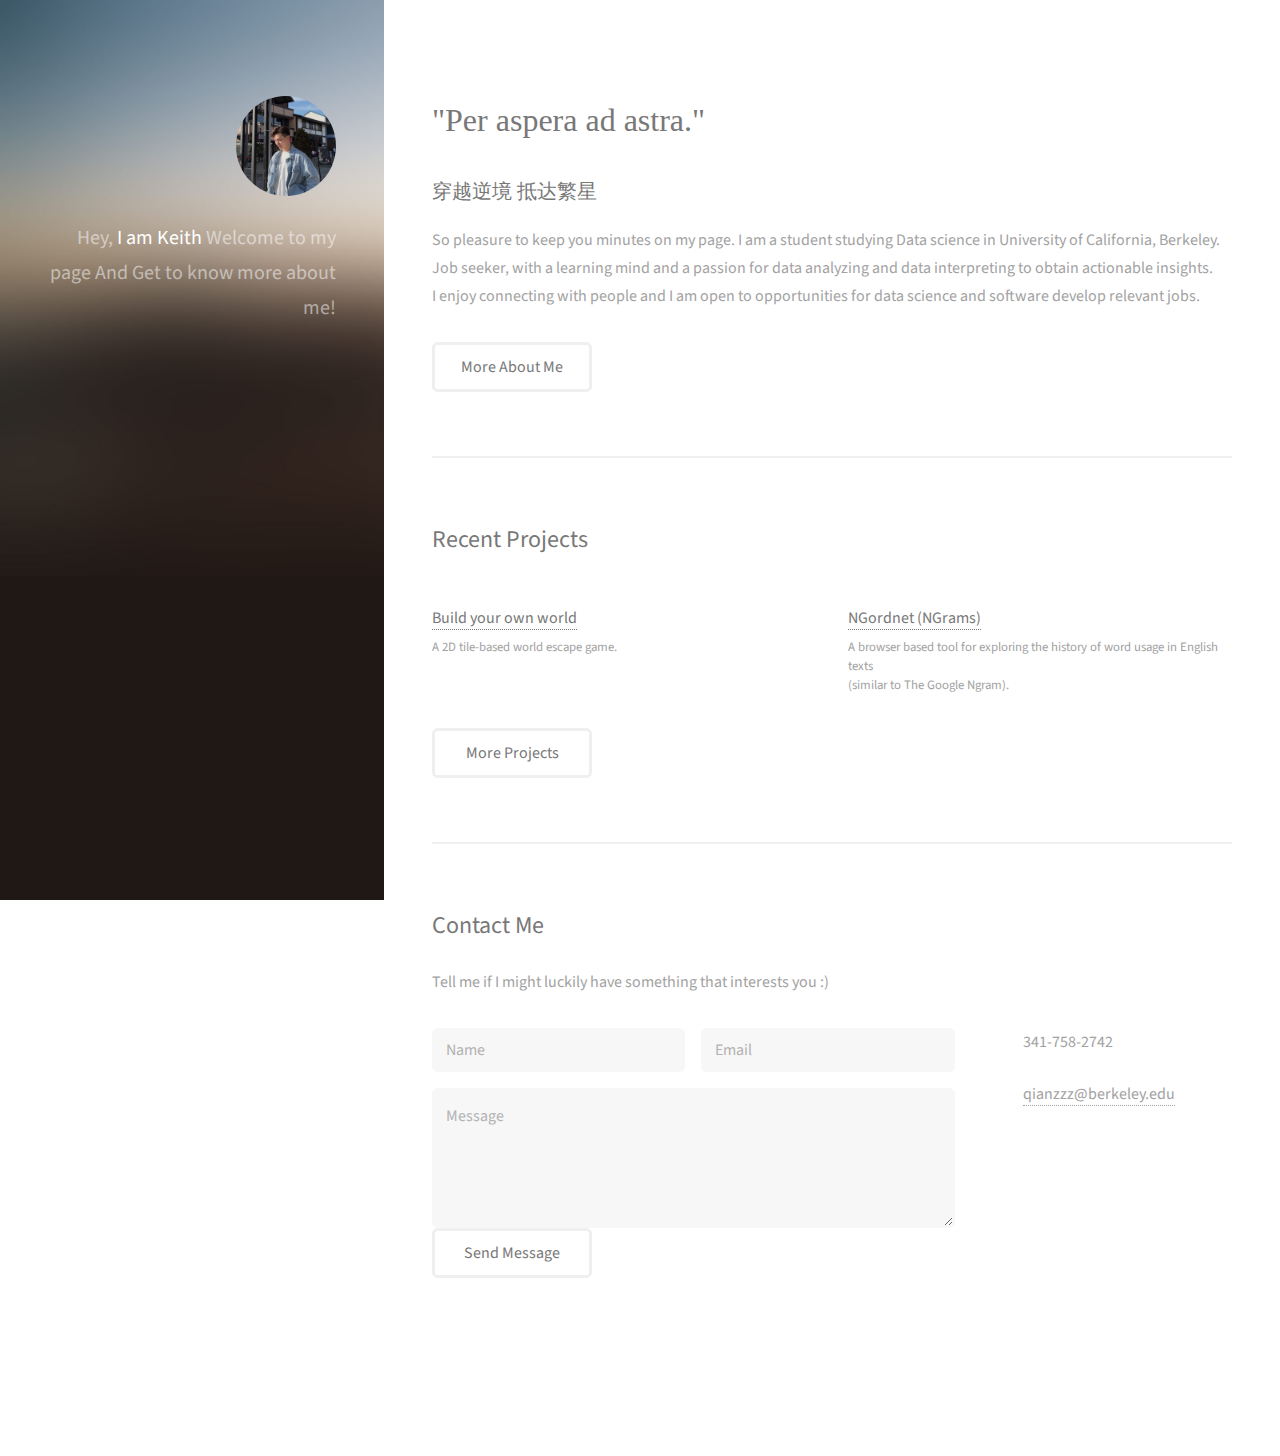
==== index.html @ 81c472e5 "Update index.html" ====
<!DOCTYPE HTML>

<html>
	<head>
	<!-- Google tag (gtag.js) -->
<script async src="https://www.googletagmanager.com/gtag/js?id=G-NFHZEYZ5G4"></script>
<script>
  window.dataLayer = window.dataLayer || [];
  function gtag(){dataLayer.push(arguments);}
  gtag('js', new Date());

  gtag('config', 'G-NFHZEYZ5G4');
</script>
		
		<title>WeiqianPeng's Page</title>
		<link rel="icon" href="P4.ico" type="P4.ico"/>
		<meta charset="utf-8" />
		<meta name="viewport" content="width=device-width, initial-scale=1, user-scalable=no" />
		<link rel="stylesheet" href="assets/css/main.css" />
	</head>
	<body class="is-preload">
	
		<!-- Header -->
			<header id="header">
				<div class="inner">
					<a href="#" class="image avatar"><img src="Picture2.jpg" alt="" /></a>
					<h1>Hey, <strong>I am Keith</strong><br />
					Welcome to my page<br />
					And <br />Get to know more about me</a>!</h1>

				</div>
			</header>

		<!-- Main -->
			<div id="main">

				<!-- One -->
					<section id="one">
						<header class="major">
							<h2 style="font-family: Georgia">"Per aspera ad astra."</h2>
							<h3 style="font-family: Microsoft YaHei">穿越逆境 抵达繁星</h2>

						</header>
						<p> So pleasure to keep you minutes on my page. I am a student studying Data science in University of California, Berkeley. Job seeker, with a learning mind and a passion for data analyzing and data interpreting to obtain actionable insights. <br />I enjoy connecting with people and I am open to opportunities for data science and software develop relevant jobs.</p>
						<ul class="actions">
							<li><a href="Resume - weiqian peng .pdf" class="button">More About Me</a></li>
						</ul>
					</section>

				<!-- Two -->
					<section id="two">
						<h2>Recent Projects</h2>
						<div class="row">
							<article class="col-6 col-12-xsmall work-item">
								<a href="images/fulls/p1.jpg" class="image fit thumb"><img src="images/fulls/p1.jpg" alt="" /></a>
								<h3><a href="https://youtu.be/GXf-BYJUQUE">Build your own world</a></h3>
								<p>A 2D tile-based world escape game.</p>
							</article>
							<article class="col-6 col-12-xsmall work-item">
								<a href="images/fulls/P2.jpg" class="image fit thumb"><img src="images/fulls/P2.jpg" alt="" /></a>
								<h3><a href="https://github.com/Qianzzzzz/FunProjects">NGordnet (NGrams)</a></h3>
								<p>A browser based tool for exploring the history of word usage in English texts <br />(similar to The Google Ngram).</p>
							</article>
							
						</div>
						<ul class="actions">
							<li><a href="https://github.com/Qianzzzzz/FunProjects" class="button">More Projects</a></li>
						</ul>
					</section>

				<!-- Three -->
					<section id="three">
						<h2>Contact Me</h2>
						<p>Tell me if I might luckily have something that interests you :)</p>
						<div class="row">
							<div class="col-8 col-12-small">
								<form action="https://getform.io/f/5bde0379-bc26-43d7-9573-b2ef582fd978" method="POST">
									<div class="row gtr-uniform gtr-50">
										<div class="col-6 col-12-xsmall"><input type="text" name="name" id="name" placeholder="Name" /></div>
										<div class="col-6 col-12-xsmall"><input type="email" name="email" id="email" placeholder="Email" /></div>
										<div class="col-12"><textarea name="message" id="message" placeholder="Message" rows="4"></textarea></div>
									</div>
								
								<ul class="actions">
									<li><input type="submit" value="Send Message" /></li>
                                                                </form>
								</ul>
							</div>
							<div class="col-4 col-12-small">
								<ul class="labeled-icons">
								
									<li>
										<h3 class="icon solid fa-mobile-alt"><span class="label">Phone</span></h3>
										341-758-2742
									</li>
									<li>
										<h3 class="icon solid fa-envelope"><span class="label">Email</span></h3>
										<a href="#">qianzzz@berkeley.edu</a>
									</li>
								</ul>
							</div>
						</div>
					</section>

				<!-- Four -->
				<!--
					<section id="four">
						<h2>Elements</h2>

						<section>
							<h4>Text</h4>
							<p>This is <b>bold</b> and this is <strong>strong</strong>. This is <i>italic</i> and this is <em>emphasized</em>.
							This is <sup>superscript</sup> text and this is <sub>subscript</sub> text.
							This is <u>underlined</u> and this is code: <code>for (;;) { ... }</code>. Finally, <a href="#">this is a link</a>.</p>
							<hr />
							<header>
								<h4>Heading with a Subtitle</h4>
								<p>Lorem ipsum dolor sit amet nullam id egestas urna aliquam</p>
							</header>
							<p>Nunc lacinia ante nunc ac lobortis. Interdum adipiscing gravida odio porttitor sem non mi integer non faucibus ornare mi ut ante amet placerat aliquet. Volutpat eu sed ante lacinia sapien lorem accumsan varius montes viverra nibh in adipiscing blandit tempus accumsan.</p>
							<header>
								<h5>Heading with a Subtitle</h5>
								<p>Lorem ipsum dolor sit amet nullam id egestas urna aliquam</p>
							</header>
							<p>Nunc lacinia ante nunc ac lobortis. Interdum adipiscing gravida odio porttitor sem non mi integer non faucibus ornare mi ut ante amet placerat aliquet. Volutpat eu sed ante lacinia sapien lorem accumsan varius montes viverra nibh in adipiscing blandit tempus accumsan.</p>
							<hr />
							<h2>Heading Level 2</h2>
							<h3>Heading Level 3</h3>
							<h4>Heading Level 4</h4>
							<h5>Heading Level 5</h5>
							<h6>Heading Level 6</h6>
							<hr />
							<h5>Blockquote</h5>
							<blockquote>Fringilla nisl. Donec accumsan interdum nisi, quis tincidunt felis sagittis eget tempus euismod. Vestibulum ante ipsum primis in faucibus vestibulum. Blandit adipiscing eu felis iaculis volutpat ac adipiscing accumsan faucibus. Vestibulum ante ipsum primis in faucibus lorem ipsum dolor sit amet nullam adipiscing eu felis.</blockquote>
							<h5>Preformatted</h5>
							<pre><code>i = 0;

while (!deck.isInOrder()) {
print 'Iteration ' + i;
deck.shuffle();
i++;
}

print 'It took ' + i + ' iterations to sort the deck.';</code></pre>
						</section>

						<section>
							<h4>Lists</h4>
							<div class="row">
								<div class="col-6 col-12-xsmall">
									<h5>Unordered</h5>
									<ul>
										<li>Dolor pulvinar etiam magna etiam.</li>
										<li>Sagittis adipiscing lorem eleifend.</li>
										<li>Felis enim feugiat dolore viverra.</li>
									</ul>
									<h5>Alternate</h5>
									<ul class="alt">
										<li>Dolor pulvinar etiam magna etiam.</li>
										<li>Sagittis adipiscing lorem eleifend.</li>
										<li>Felis enim feugiat dolore viverra.</li>
									</ul>
								</div>
								<div class="col-6 col-12-xsmall">
									<h5>Ordered</h5>
									<ol>
										<li>Dolor pulvinar etiam magna etiam.</li>
										<li>Etiam vel felis at lorem sed viverra.</li>
										<li>Felis enim feugiat dolore viverra.</li>
										<li>Dolor pulvinar etiam magna etiam.</li>
										<li>Etiam vel felis at lorem sed viverra.</li>
										<li>Felis enim feugiat dolore viverra.</li>
									</ol>
									<h5>Icons</h5>
									<ul class="icons">
										<li><a href="#" class="icon brands fa-twitter"><span class="label">Twitter</span></a></li>
										<li><a href="#" class="icon brands fa-facebook-f"><span class="label">Facebook</span></a></li>
										<li><a href="#" class="icon brands fa-instagram"><span class="label">Instagram</span></a></li>
										<li><a href="#" class="icon brands fa-github"><span class="label">Github</span></a></li>
										<li><a href="#" class="icon brands fa-dribbble"><span class="label">Dribbble</span></a></li>
										<li><a href="#" class="icon brands fa-tumblr"><span class="label">Tumblr</span></a></li>
									</ul>
								</div>
							</div>
							<h5>Actions</h5>
							<ul class="actions">
								<li><a href="#" class="button primary">Default</a></li>
								<li><a href="#" class="button">Default</a></li>
							</ul>
							<ul class="actions small">
								<li><a href="#" class="button primary small">Small</a></li>
								<li><a href="#" class="button small">Small</a></li>
							</ul>
							<div class="row">
								<div class="col-6 col-12-small">
									<ul class="actions stacked">
										<li><a href="#" class="button primary">Default</a></li>
										<li><a href="#" class="button">Default</a></li>
									</ul>
								</div>
								<div class="col-6 col-12-small">
									<ul class="actions stacked">
										<li><a href="#" class="button primary small">Small</a></li>
										<li><a href="#" class="button small">Small</a></li>
									</ul>
								</div>
								<div class="col-6 col-12-small">
									<ul class="actions stacked">
										<li><a href="#" class="button primary fit">Default</a></li>
										<li><a href="#" class="button fit">Default</a></li>
									</ul>
								</div>
								<div class="col-6 col-12-small">
									<ul class="actions stacked">
										<li><a href="#" class="button primary small fit">Small</a></li>
										<li><a href="#" class="button small fit">Small</a></li>
									</ul>
								</div>
							</div>
						</section>

						<section>
							<h4>Table</h4>
							<h5>Default</h5>
							<div class="table-wrapper">
								<table>
									<thead>
										<tr>
											<th>Name</th>
											<th>Description</th>
											<th>Price</th>
										</tr>
									</thead>
									<tbody>
										<tr>
											<td>Item One</td>
											<td>Ante turpis integer aliquet porttitor.</td>
											<td>29.99</td>
										</tr>
										<tr>
											<td>Item Two</td>
											<td>Vis ac commodo adipiscing arcu aliquet.</td>
											<td>19.99</td>
										</tr>
										<tr>
											<td>Item Three</td>
											<td> Morbi faucibus arcu accumsan lorem.</td>
											<td>29.99</td>
										</tr>
										<tr>
											<td>Item Four</td>
											<td>Vitae integer tempus condimentum.</td>
											<td>19.99</td>
										</tr>
										<tr>
											<td>Item Five</td>
											<td>Ante turpis integer aliquet porttitor.</td>
											<td>29.99</td>
										</tr>
									</tbody>
									<tfoot>
										<tr>
											<td colspan="2"></td>
											<td>100.00</td>
										</tr>
									</tfoot>
								</table>
							</div>

							<h5>Alternate</h5>
							<div class="table-wrapper">
								<table class="alt">
									<thead>
										<tr>
											<th>Name</th>
											<th>Description</th>
											<th>Price</th>
										</tr>
									</thead>
									<tbody>
										<tr>
											<td>Item One</td>
											<td>Ante turpis integer aliquet porttitor.</td>
											<td>29.99</td>
										</tr>
										<tr>
											<td>Item Two</td>
											<td>Vis ac commodo adipiscing arcu aliquet.</td>
											<td>19.99</td>
										</tr>
										<tr>
											<td>Item Three</td>
											<td> Morbi faucibus arcu accumsan lorem.</td>
											<td>29.99</td>
										</tr>
										<tr>
											<td>Item Four</td>
											<td>Vitae integer tempus condimentum.</td>
											<td>19.99</td>
										</tr>
										<tr>
											<td>Item Five</td>
											<td>Ante turpis integer aliquet porttitor.</td>
											<td>29.99</td>
										</tr>
									</tbody>
									<tfoot>
										<tr>
											<td colspan="2"></td>
											<td>100.00</td>
										</tr>
									</tfoot>
								</table>
							</div>
						</section>

						<section>
							<h4>Buttons</h4>
							<ul class="actions">
								<li><a href="#" class="button primary">Primary</a></li>
								<li><a href="#" class="button">Default</a></li>
							</ul>
							<ul class="actions">
								<li><a href="#" class="button large">Large</a></li>
								<li><a href="#" class="button">Default</a></li>
								<li><a href="#" class="button small">Small</a></li>
							</ul>
							<ul class="actions fit">
								<li><a href="#" class="button primary fit">Fit</a></li>
								<li><a href="#" class="button fit">Fit</a></li>
							</ul>
							<ul class="actions fit small">
								<li><a href="#" class="button primary fit small">Fit + Small</a></li>
								<li><a href="#" class="button fit small">Fit + Small</a></li>
							</ul>
							<ul class="actions">
								<li><a href="#" class="button primary icon solid fa-download">Icon</a></li>
								<li><a href="#" class="button icon solid fa-download">Icon</a></li>
							</ul>
							<ul class="actions">
								<li><span class="button primary disabled">Primary</span></li>
								<li><span class="button disabled">Default</span></li>
							</ul>
						</section>

						<section>
							<h4>Form</h4>
							<form method="post" action="#">
								<div class="row gtr-uniform gtr-50">
									<div class="col-6 col-12-xsmall">
										<input type="text" name="demo-name" id="demo-name" value="" placeholder="Name" />
									</div>
									<div class="col-6 col-12-xsmall">
										<input type="email" name="demo-email" id="demo-email" value="" placeholder="Email" />
									</div>
									<div class="col-12">
										<select name="demo-category" id="demo-category">
											<option value="">- Category -</option>
											<option value="1">Manufacturing</option>
											<option value="1">Shipping</option>
											<option value="1">Administration</option>
											<option value="1">Human Resources</option>
										</select>
									</div>
									<div class="col-4 col-12-small">
										<input type="radio" id="demo-priority-low" name="demo-priority" checked>
										<label for="demo-priority-low">Low Priority</label>
									</div>
									<div class="col-4 col-12-small">
										<input type="radio" id="demo-priority-normal" name="demo-priority">
										<label for="demo-priority-normal">Normal Priority</label>
									</div>
									<div class="col-4 col-12-small">
										<input type="radio" id="demo-priority-high" name="demo-priority">
										<label for="demo-priority-high">High Priority</label>
									</div>
									<div class="col-6 col-12-small">
										<input type="checkbox" id="demo-copy" name="demo-copy">
										<label for="demo-copy">Email me a copy of this message</label>
									</div>
									<div class="col-6 col-12-small">
										<input type="checkbox" id="demo-human" name="demo-human" checked>
										<label for="demo-human">I am a human and not a robot</label>
									</div>
									<div class="col-12">
										<textarea name="demo-message" id="demo-message" placeholder="Enter your message" rows="6"></textarea>
									</div>
									<div class="col-12">
										<ul class="actions">
											<li><input type="submit" value="Send Message" class="primary" /></li>
											<li><input type="reset" value="Reset" /></li>
										</ul>
									</div>
								</div>
							</form>
						</section>

						<section>
							<h4>Image</h4>
							<h5>Fit</h5>
							<div class="box alt">
								<div class="row gtr-50 gtr-uniform">
									<div class="col-12"><span class="image fit"><img src="images/fulls/05.jpg" alt="" /></span></div>
									<div class="col-4"><span class="image fit"><img src="images/thumbs/01.jpg" alt="" /></span></div>
									<div class="col-4"><span class="image fit"><img src="images/thumbs/02.jpg" alt="" /></span></div>
									<div class="col-4"><span class="image fit"><img src="images/thumbs/03.jpg" alt="" /></span></div>
									<div class="col-4"><span class="image fit"><img src="images/thumbs/04.jpg" alt="" /></span></div>
									<div class="col-4"><span class="image fit"><img src="images/thumbs/05.jpg" alt="" /></span></div>
									<div class="col-4"><span class="image fit"><img src="images/thumbs/06.jpg" alt="" /></span></div>
									<div class="col-4"><span class="image fit"><img src="images/thumbs/03.jpg" alt="" /></span></div>
									<div class="col-4"><span class="image fit"><img src="images/thumbs/02.jpg" alt="" /></span></div>
									<div class="col-4"><span class="image fit"><img src="images/thumbs/01.jpg" alt="" /></span></div>
								</div>
							</div>
							<h5>Left &amp; Right</h5>
							<p><span class="image left"><img src="images/avatar.jpg" alt="" /></span>Fringilla nisl. Donec accumsan interdum nisi, quis tincidunt felis sagittis eget. tempus euismod. Vestibulum ante ipsum primis in faucibus vestibulum. Blandit adipiscing eu felis iaculis volutpat ac adipiscing accumsan eu faucibus. Integer ac pellentesque praesent tincidunt felis sagittis eget. tempus euismod. Vestibulum ante ipsum primis in faucibus vestibulum. Blandit adipiscing eu felis iaculis volutpat ac adipiscing accumsan eu faucibus. Integer ac pellentesque praesent. Donec accumsan interdum nisi, quis tincidunt felis sagittis eget. tempus euismod. Vestibulum ante ipsum primis in faucibus vestibulum. Blandit adipiscing eu felis iaculis volutpat ac adipiscing accumsan eu faucibus. Integer ac pellentesque praesent tincidunt felis sagittis eget. tempus euismod. Vestibulum ante ipsum primis in faucibus vestibulum. Blandit adipiscing eu felis iaculis volutpat ac adipiscing accumsan eu faucibus. Integer ac pellentesque praesent.</p>
							<p><span class="image right"><img src="images/avatar.jpg" alt="" /></span>Fringilla nisl. Donec accumsan interdum nisi, quis tincidunt felis sagittis eget. tempus euismod. Vestibulum ante ipsum primis in faucibus vestibulum. Blandit adipiscing eu felis iaculis volutpat ac adipiscing accumsan eu faucibus. Integer ac pellentesque praesent tincidunt felis sagittis eget. tempus euismod. Vestibulum ante ipsum primis in faucibus vestibulum. Blandit adipiscing eu felis iaculis volutpat ac adipiscing accumsan eu faucibus. Integer ac pellentesque praesent. Donec accumsan interdum nisi, quis tincidunt felis sagittis eget. tempus euismod. Vestibulum ante ipsum primis in faucibus vestibulum. Blandit adipiscing eu felis iaculis volutpat ac adipiscing accumsan eu faucibus. Integer ac pellentesque praesent tincidunt felis sagittis eget. tempus euismod. Vestibulum ante ipsum primis in faucibus vestibulum. Blandit adipiscing eu felis iaculis volutpat ac adipiscing accumsan eu faucibus. Integer ac pellentesque praesent.</p>
						</section>

					</section>
				-->

			</div>

		<!-- Footer -->
			<footer id="footer">
				<div class="inner">
					<ul class="icons">
						<li><a href="https://www.linkedin.com/in/weiqian-peng-46b249246/" class="icon brands fa-linkedin"><span class="label">linkedin</span></a></li>
						<li><a href="https://github.com/Qianzzzzz" class="icon brands fa-github"><span class="label">Github</span></a></li>
						<li><a href="Resume - weiqian peng .pdf" class="icon fas fa-file-alt"><span class="label">Resume</span></a></li>
						<li><a href="mailto:qianzzz@berkeley.edu" class="icon solid fa-envelope"><span class="label">E-Mail</span></a></p></span></a></li>
					</ul>
					<ul class="copyright">
						<li>&copy; Weiqian Peng</li>
					</ul>
				</div>
			</footer>

		<!-- Scripts -->
			<script src="assets/js/jquery.min.js"></script>
			<script src="assets/js/jquery.poptrox.min.js"></script>
			<script src="assets/js/browser.min.js"></script>
			<script src="assets/js/breakpoints.min.js"></script>
			<script src="assets/js/util.js"></script>
			<script src="assets/js/main.js"></script>

	</body>
</html>
---- assets/css/main.css ----
@import url("fontawesome-all.min.css");
@import url("https://fonts.googleapis.com/css?family=Source+Sans+Pro:400,400italic");

/*
	Strata by HTML5 UP
	html5up.net | @ajlkn
	Free for personal and commercial use under the CCA 3.0 license (html5up.net/license)
*/

html, body, div, span, applet, object,
iframe, h1, h2, h3, h4, h5, h6, p, blockquote,
pre, a, abbr, acronym, address, big, cite,
code, del, dfn, em, img, ins, kbd, q, s, samp,
small, strike, strong, sub, sup, tt, var, b,
u, i, center, dl, dt, dd, ol, ul, li, fieldset,
form, label, legend, table, caption, tbody,
tfoot, thead, tr, th, td, article, aside,
canvas, details, embed, figure, figcaption,
footer, header, hgroup, menu, nav, output, ruby,
section, summary, time, mark, audio, video {
	margin: 0;
	padding: 0;
	border: 0;
	font-size: 100%;
	font: inherit;
	vertical-align: baseline;}

article, aside, details, figcaption, figure,
footer, header, hgroup, menu, nav, section {
	display: block;}

body {
	line-height: 1;
}

ol, ul {
	list-style: none;
}

blockquote, q {
	quotes: none;
}

	blockquote:before, blockquote:after, q:before, q:after {
		content: '';
		content: none;
	}

table {
	border-collapse: collapse;
	border-spacing: 0;
}

body {
	-webkit-text-size-adjust: none;
}

mark {
	background-color: transparent;
	color: inherit;
}

input::-moz-focus-inner {
	border: 0;
	padding: 0;
}

input, select, textarea {
	-moz-appearance: none;
	-webkit-appearance: none;
	-ms-appearance: none;
	appearance: none;
}

/* Basic */

	html {
		box-sizing: border-box;
	}

	*, *:before, *:after {
		box-sizing: inherit;
	}

	body {
		background: #fff;
	}

		body.is-preload *, body.is-preload *:before, body.is-preload *:after {
			-moz-animation: none !important;
			-webkit-animation: none !important;
			-ms-animation: none !important;
			animation: none !important;
			-moz-transition: none !important;
			-webkit-transition: none !important;
			-ms-transition: none !important;
			transition: none !important;
		}

	body, input, select, textarea {
		color: #a2a2a2;
		font-family: "Source Sans Pro", Helvetica, sans-serif;
		font-size: 16pt;
		font-weight: 400;
		line-height: 1.75em;
	}

	a {
		-moz-transition: color 0.2s ease-in-out, border-color 0.2s ease-in-out;
		-webkit-transition: color 0.2s ease-in-out, border-color 0.2s ease-in-out;
		-ms-transition: color 0.2s ease-in-out, border-color 0.2s ease-in-out;
		transition: color 0.2s ease-in-out, border-color 0.2s ease-in-out;
		border-bottom: dotted 1px;
		color: #49bf9d;
		text-decoration: none;
	}

		a:hover {
			border-bottom-color: transparent;
			color: #49bf9d !important;
			text-decoration: none;
		}

	strong, b {
		color: #787878;
		font-weight: 400;
	}

	em, i {
		font-style: italic;
	}

	p {
		margin: 0 0 2em 0;
	}

	h1, h2, h3, h4, h5, h6 {
		color: #787878;
		font-weight: 400;
		line-height: 1em;
		margin: 0 0 1em 0;
	}

		h1 a, h2 a, h3 a, h4 a, h5 a, h6 a {
			color: inherit;
			text-decoration: none;
		}

	h1 {
		font-size: 2em;
		line-height: 1.5em;
	}

	h2 {
		font-size: 1.5em;
		line-height: 1.5em;
	}

	h3 {
		font-size: 1.25em;
		line-height: 1.5em;
	}

	h4 {
		font-size: 1.1em;
		line-height: 1.5em;
	}

	h5 {
		font-size: 0.9em;
		line-height: 1.5em;
	}

	h6 {
		font-size: 0.7em;
		line-height: 1.5em;
	}

	sub {
		font-size: 0.8em;
		position: relative;
		top: 0.5em;
	}

	sup {
		font-size: 0.8em;
		position: relative;
		top: -0.5em;
	}

	hr {
		border: 0;
		border-bottom: solid 2px #efefef;
		margin: 2em 0;
	}

		hr.major {
			margin: 3em 0;
		}

	blockquote {
		border-left: solid 6px #efefef;
		font-style: italic;
		margin: 0 0 2em 0;
		padding: 0.5em 0 0.5em 1.5em;
	}

	code {
		background: #f7f7f7;
		border-radius: 0.35em;
		border: solid 2px #efefef;
		font-family: "Courier New", monospace;
		font-size: 0.9em;
		margin: 0 0.25em;
		padding: 0.25em 0.65em;
	}

	pre {
		-webkit-overflow-scrolling: touch;
		font-family: "Courier New", monospace;
		font-size: 0.9em;
		margin: 0 0 2em 0;
	}

		pre code {
			display: block;
			line-height: 1.75em;
			padding: 1em 1.5em;
			overflow-x: auto;
		}

	.align-left {
		text-align: left;
	}

	.align-center {
		text-align: center;
	}

	.align-right {
		text-align: right;
	}

/* Container */

	.container {
		margin: 0 auto;
		max-width: calc(100% - 4em);
		width: 100%;
	}

		.container.xsmall {
			width: 25%;
		}

		.container.small {
			width: 50%;
		}

		.container.medium {
			width: 75%;
		}

		.container.large {
			width: 125%;
		}

		.container.xlarge {
			width: 150%;
		}

		.container.max {
			width: 100%;
		}

		@media screen and (max-width: 980px) {

			.container {
				width: 100% !important;
				max-width: 100% !important;
			}

		}

		@media screen and (max-width: 480px) {

			.container {
				max-width: calc(100% - 3em);
			}

		}

/* Row */

	.row {
		display: flex;
		flex-wrap: wrap;
		box-sizing: border-box;
		align-items: stretch;
	}

		.row > * {
			box-sizing: border-box;
		}

		.row.gtr-uniform > * > :last-child {
			margin-bottom: 0;
		}

		.row.aln-left {
			justify-content: flex-start;
		}

		.row.aln-center {
			justify-content: center;
		}

		.row.aln-right {
			justify-content: flex-end;
		}

		.row.aln-top {
			align-items: flex-start;
		}

		.row.aln-middle {
			align-items: center;
		}

		.row.aln-bottom {
			align-items: flex-end;
		}

		.row > .imp {
			order: -1;
		}

		.row > .col-1 {
			width: 8.33333%;
		}

		.row > .off-1 {
			margin-left: 8.33333%;
		}

		.row > .col-2 {
			width: 16.66667%;
		}

		.row > .off-2 {
			margin-left: 16.66667%;
		}

		.row > .col-3 {
			width: 25%;
		}

		.row > .off-3 {
			margin-left: 25%;
		}

		.row > .col-4 {
			width: 33.33333%;
		}

		.row > .off-4 {
			margin-left: 33.33333%;
		}

		.row > .col-5 {
			width: 41.66667%;
		}

		.row > .off-5 {
			margin-left: 41.66667%;
		}

		.row > .col-6 {
			width: 50%;
		}

		.row > .off-6 {
			margin-left: 50%;
		}

		.row > .col-7 {
			width: 58.33333%;
		}

		.row > .off-7 {
			margin-left: 58.33333%;
		}

		.row > .col-8 {
			width: 66.66667%;
		}

		.row > .off-8 {
			margin-left: 66.66667%;
		}

		.row > .col-9 {
			width: 75%;
		}

		.row > .off-9 {
			margin-left: 75%;
		}

		.row > .col-10 {
			width: 83.33333%;
		}

		.row > .off-10 {
			margin-left: 83.33333%;
		}

		.row > .col-11 {
			width: 91.66667%;
		}

		.row > .off-11 {
			margin-left: 91.66667%;
		}

		.row > .col-12 {
			width: 100%;
		}

		.row > .off-12 {
			margin-left: 100%;
		}

		.row.gtr-0 {
			margin-top: 0;
			margin-left: 0em;
		}

			.row.gtr-0 > * {
				padding: 0 0 0 0em;
			}

			.row.gtr-0.gtr-uniform {
				margin-top: 0em;
			}

				.row.gtr-0.gtr-uniform > * {
					padding-top: 0em;
				}

		.row.gtr-25 {
			margin-top: 0;
			margin-left: -0.625em;
		}

			.row.gtr-25 > * {
				padding: 0 0 0 0.625em;
			}

			.row.gtr-25.gtr-uniform {
				margin-top: -0.625em;
			}

				.row.gtr-25.gtr-uniform > * {
					padding-top: 0.625em;
				}

		.row.gtr-50 {
			margin-top: 0;
			margin-left: -1.25em;
		}

			.row.gtr-50 > * {
				padding: 0 0 0 1.25em;
			}

			.row.gtr-50.gtr-uniform {
				margin-top: -1.25em;
			}

				.row.gtr-50.gtr-uniform > * {
					padding-top: 1.25em;
				}

		.row {
			margin-top: 0;
			margin-left: -2.5em;
		}

			.row > * {
				padding: 0 0 0 2.5em;
			}

			.row.gtr-uniform {
				margin-top: -2.5em;
			}

				.row.gtr-uniform > * {
					padding-top: 2.5em;
				}

		.row.gtr-150 {
			margin-top: 0;
			margin-left: -3.75em;
		}

			.row.gtr-150 > * {
				padding: 0 0 0 3.75em;
			}

			.row.gtr-150.gtr-uniform {
				margin-top: -3.75em;
			}

				.row.gtr-150.gtr-uniform > * {
					padding-top: 3.75em;
				}

		.row.gtr-200 {
			margin-top: 0;
			margin-left: -5em;
		}

			.row.gtr-200 > * {
				padding: 0 0 0 5em;
			}

			.row.gtr-200.gtr-uniform {
				margin-top: -5em;
			}

				.row.gtr-200.gtr-uniform > * {
					padding-top: 5em;
				}

		@media screen and (max-width: 1800px) {

			.row {
				display: flex;
				flex-wrap: wrap;
				box-sizing: border-box;
				align-items: stretch;
			}

				.row > * {
					box-sizing: border-box;
				}

				.row.gtr-uniform > * > :last-child {
					margin-bottom: 0;
				}

				.row.aln-left {
					justify-content: flex-start;
				}

				.row.aln-center {
					justify-content: center;
				}

				.row.aln-right {
					justify-content: flex-end;
				}

				.row.aln-top {
					align-items: flex-start;
				}

				.row.aln-middle {
					align-items: center;
				}

				.row.aln-bottom {
					align-items: flex-end;
				}

				.row > .imp-xlarge {
					order: -1;
				}

				.row > .col-1-xlarge {
					width: 8.33333%;
				}

				.row > .off-1-xlarge {
					margin-left: 8.33333%;
				}

				.row > .col-2-xlarge {
					width: 16.66667%;
				}

				.row > .off-2-xlarge {
					margin-left: 16.66667%;
				}

				.row > .col-3-xlarge {
					width: 25%;
				}

				.row > .off-3-xlarge {
					margin-left: 25%;
				}

				.row > .col-4-xlarge {
					width: 33.33333%;
				}

				.row > .off-4-xlarge {
					margin-left: 33.33333%;
				}

				.row > .col-5-xlarge {
					width: 41.66667%;
				}

				.row > .off-5-xlarge {
					margin-left: 41.66667%;
				}

				.row > .col-6-xlarge {
					width: 50%;
				}

				.row > .off-6-xlarge {
					margin-left: 50%;
				}

				.row > .col-7-xlarge {
					width: 58.33333%;
				}

				.row > .off-7-xlarge {
					margin-left: 58.33333%;
				}

				.row > .col-8-xlarge {
					width: 66.66667%;
				}

				.row > .off-8-xlarge {
					margin-left: 66.66667%;
				}

				.row > .col-9-xlarge {
					width: 75%;
				}

				.row > .off-9-xlarge {
					margin-left: 75%;
				}

				.row > .col-10-xlarge {
					width: 83.33333%;
				}

				.row > .off-10-xlarge {
					margin-left: 83.33333%;
				}

				.row > .col-11-xlarge {
					width: 91.66667%;
				}

				.row > .off-11-xlarge {
					margin-left: 91.66667%;
				}

				.row > .col-12-xlarge {
					width: 100%;
				}

				.row > .off-12-xlarge {
					margin-left: 100%;
				}

				.row.gtr-0 {
					margin-top: 0;
					margin-left: 0em;
				}

					.row.gtr-0 > * {
						padding: 0 0 0 0em;
					}

					.row.gtr-0.gtr-uniform {
						margin-top: 0em;
					}

						.row.gtr-0.gtr-uniform > * {
							padding-top: 0em;
						}

				.row.gtr-25 {
					margin-top: 0;
					margin-left: -0.625em;
				}

					.row.gtr-25 > * {
						padding: 0 0 0 0.625em;
					}

					.row.gtr-25.gtr-uniform {
						margin-top: -0.625em;
					}

						.row.gtr-25.gtr-uniform > * {
							padding-top: 0.625em;
						}

				.row.gtr-50 {
					margin-top: 0;
					margin-left: -1.25em;
				}

					.row.gtr-50 > * {
						padding: 0 0 0 1.25em;
					}

					.row.gtr-50.gtr-uniform {
						margin-top: -1.25em;
					}

						.row.gtr-50.gtr-uniform > * {
							padding-top: 1.25em;
						}

				.row {
					margin-top: 0;
					margin-left: -2.5em;
				}

					.row > * {
						padding: 0 0 0 2.5em;
					}

					.row.gtr-uniform {
						margin-top: -2.5em;
					}

						.row.gtr-uniform > * {
							padding-top: 2.5em;
						}

				.row.gtr-150 {
					margin-top: 0;
					margin-left: -3.75em;
				}

					.row.gtr-150 > * {
						padding: 0 0 0 3.75em;
					}

					.row.gtr-150.gtr-uniform {
						margin-top: -3.75em;
					}

						.row.gtr-150.gtr-uniform > * {
							padding-top: 3.75em;
						}

				.row.gtr-200 {
					margin-top: 0;
					margin-left: -5em;
				}

					.row.gtr-200 > * {
						padding: 0 0 0 5em;
					}

					.row.gtr-200.gtr-uniform {
						margin-top: -5em;
					}

						.row.gtr-200.gtr-uniform > * {
							padding-top: 5em;
						}

		}

		@media screen and (max-width: 1280px) {

			.row {
				display: flex;
				flex-wrap: wrap;
				box-sizing: border-box;
				align-items: stretch;
			}

				.row > * {
					box-sizing: border-box;
				}

				.row.gtr-uniform > * > :last-child {
					margin-bottom: 0;
				}

				.row.aln-left {
					justify-content: flex-start;
				}

				.row.aln-center {
					justify-content: center;
				}

				.row.aln-right {
					justify-content: flex-end;
				}

				.row.aln-top {
					align-items: flex-start;
				}

				.row.aln-middle {
					align-items: center;
				}

				.row.aln-bottom {
					align-items: flex-end;
				}

				.row > .imp-large {
					order: -1;
				}

				.row > .col-1-large {
					width: 8.33333%;
				}

				.row > .off-1-large {
					margin-left: 8.33333%;
				}

				.row > .col-2-large {
					width: 16.66667%;
				}

				.row > .off-2-large {
					margin-left: 16.66667%;
				}

				.row > .col-3-large {
					width: 25%;
				}

				.row > .off-3-large {
					margin-left: 25%;
				}

				.row > .col-4-large {
					width: 33.33333%;
				}

				.row > .off-4-large {
					margin-left: 33.33333%;
				}

				.row > .col-5-large {
					width: 41.66667%;
				}

				.row > .off-5-large {
					margin-left: 41.66667%;
				}

				.row > .col-6-large {
					width: 50%;
				}

				.row > .off-6-large {
					margin-left: 50%;
				}

				.row > .col-7-large {
					width: 58.33333%;
				}

				.row > .off-7-large {
					margin-left: 58.33333%;
				}

				.row > .col-8-large {
					width: 66.66667%;
				}

				.row > .off-8-large {
					margin-left: 66.66667%;
				}

				.row > .col-9-large {
					width: 75%;
				}

				.row > .off-9-large {
					margin-left: 75%;
				}

				.row > .col-10-large {
					width: 83.33333%;
				}

				.row > .off-10-large {
					margin-left: 83.33333%;
				}

				.row > .col-11-large {
					width: 91.66667%;
				}

				.row > .off-11-large {
					margin-left: 91.66667%;
				}

				.row > .col-12-large {
					width: 100%;
				}

				.row > .off-12-large {
					margin-left: 100%;
				}

				.row.gtr-0 {
					margin-top: 0;
					margin-left: 0em;
				}

					.row.gtr-0 > * {
						padding: 0 0 0 0em;
					}

					.row.gtr-0.gtr-uniform {
						margin-top: 0em;
					}

						.row.gtr-0.gtr-uniform > * {
							padding-top: 0em;
						}

				.row.gtr-25 {
					margin-top: 0;
					margin-left: -0.5em;
				}

					.row.gtr-25 > * {
						padding: 0 0 0 0.5em;
					}

					.row.gtr-25.gtr-uniform {
						margin-top: -0.5em;
					}

						.row.gtr-25.gtr-uniform > * {
							padding-top: 0.5em;
						}

				.row.gtr-50 {
					margin-top: 0;
					margin-left: -1em;
				}

					.row.gtr-50 > * {
						padding: 0 0 0 1em;
					}

					.row.gtr-50.gtr-uniform {
						margin-top: -1em;
					}

						.row.gtr-50.gtr-uniform > * {
							padding-top: 1em;
						}

				.row {
					margin-top: 0;
					margin-left: -2em;
				}

					.row > * {
						padding: 0 0 0 2em;
					}

					.row.gtr-uniform {
						margin-top: -2em;
					}

						.row.gtr-uniform > * {
							padding-top: 2em;
						}

				.row.gtr-150 {
					margin-top: 0;
					margin-left: -3em;
				}

					.row.gtr-150 > * {
						padding: 0 0 0 3em;
					}

					.row.gtr-150.gtr-uniform {
						margin-top: -3em;
					}

						.row.gtr-150.gtr-uniform > * {
							padding-top: 3em;
						}

				.row.gtr-200 {
					margin-top: 0;
					margin-left: -4em;
				}

					.row.gtr-200 > * {
						padding: 0 0 0 4em;
					}

					.row.gtr-200.gtr-uniform {
						margin-top: -4em;
					}

						.row.gtr-200.gtr-uniform > * {
							padding-top: 4em;
						}

		}

		@media screen and (max-width: 980px) {

			.row {
				display: flex;
				flex-wrap: wrap;
				box-sizing: border-box;
				align-items: stretch;
			}

				.row > * {
					box-sizing: border-box;
				}

				.row.gtr-uniform > * > :last-child {
					margin-bottom: 0;
				}

				.row.aln-left {
					justify-content: flex-start;
				}

				.row.aln-center {
					justify-content: center;
				}

				.row.aln-right {
					justify-content: flex-end;
				}

				.row.aln-top {
					align-items: flex-start;
				}

				.row.aln-middle {
					align-items: center;
				}

				.row.aln-bottom {
					align-items: flex-end;
				}

				.row > .imp-medium {
					order: -1;
				}

				.row > .col-1-medium {
					width: 8.33333%;
				}

				.row > .off-1-medium {
					margin-left: 8.33333%;
				}

				.row > .col-2-medium {
					width: 16.66667%;
				}

				.row > .off-2-medium {
					margin-left: 16.66667%;
				}

				.row > .col-3-medium {
					width: 25%;
				}

				.row > .off-3-medium {
					margin-left: 25%;
				}

				.row > .col-4-medium {
					width: 33.33333%;
				}

				.row > .off-4-medium {
					margin-left: 33.33333%;
				}

				.row > .col-5-medium {
					width: 41.66667%;
				}

				.row > .off-5-medium {
					margin-left: 41.66667%;
				}

				.row > .col-6-medium {
					width: 50%;
				}

				.row > .off-6-medium {
					margin-left: 50%;
				}

				.row > .col-7-medium {
					width: 58.33333%;
				}

				.row > .off-7-medium {
					margin-left: 58.33333%;
				}

				.row > .col-8-medium {
					width: 66.66667%;
				}

				.row > .off-8-medium {
					margin-left: 66.66667%;
				}

				.row > .col-9-medium {
					width: 75%;
				}

				.row > .off-9-medium {
					margin-left: 75%;
				}

				.row > .col-10-medium {
					width: 83.33333%;
				}

				.row > .off-10-medium {
					margin-left: 83.33333%;
				}

				.row > .col-11-medium {
					width: 91.66667%;
				}

				.row > .off-11-medium {
					margin-left: 91.66667%;
				}

				.row > .col-12-medium {
					width: 100%;
				}

				.row > .off-12-medium {
					margin-left: 100%;
				}

				.row.gtr-0 {
					margin-top: 0;
					margin-left: 0em;
				}

					.row.gtr-0 > * {
						padding: 0 0 0 0em;
					}

					.row.gtr-0.gtr-uniform {
						margin-top: 0em;
					}

						.row.gtr-0.gtr-uniform > * {
							padding-top: 0em;
						}

				.row.gtr-25 {
					margin-top: 0;
					margin-left: -0.5em;
				}

					.row.gtr-25 > * {
						padding: 0 0 0 0.5em;
					}

					.row.gtr-25.gtr-uniform {
						margin-top: -0.5em;
					}

						.row.gtr-25.gtr-uniform > * {
							padding-top: 0.5em;
						}

				.row.gtr-50 {
					margin-top: 0;
					margin-left: -1em;
				}

					.row.gtr-50 > * {
						padding: 0 0 0 1em;
					}

					.row.gtr-50.gtr-uniform {
						margin-top: -1em;
					}

						.row.gtr-50.gtr-uniform > * {
							padding-top: 1em;
						}

				.row {
					margin-top: 0;
					margin-left: -2em;
				}

					.row > * {
						padding: 0 0 0 2em;
					}

					.row.gtr-uniform {
						margin-top: -2em;
					}

						.row.gtr-uniform > * {
							padding-top: 2em;
						}

				.row.gtr-150 {
					margin-top: 0;
					margin-left: -3em;
				}

					.row.gtr-150 > * {
						padding: 0 0 0 3em;
					}

					.row.gtr-150.gtr-uniform {
						margin-top: -3em;
					}

						.row.gtr-150.gtr-uniform > * {
							padding-top: 3em;
						}

				.row.gtr-200 {
					margin-top: 0;
					margin-left: -4em;
				}

					.row.gtr-200 > * {
						padding: 0 0 0 4em;
					}

					.row.gtr-200.gtr-uniform {
						margin-top: -4em;
					}

						.row.gtr-200.gtr-uniform > * {
							padding-top: 4em;
						}

		}

		@media screen and (max-width: 736px) {

			.row {
				display: flex;
				flex-wrap: wrap;
				box-sizing: border-box;
				align-items: stretch;
			}

				.row > * {
					box-sizing: border-box;
				}

				.row.gtr-uniform > * > :last-child {
					margin-bottom: 0;
				}

				.row.aln-left {
					justify-content: flex-start;
				}

				.row.aln-center {
					justify-content: center;
				}

				.row.aln-right {
					justify-content: flex-end;
				}

				.row.aln-top {
					align-items: flex-start;
				}

				.row.aln-middle {
					align-items: center;
				}

				.row.aln-bottom {
					align-items: flex-end;
				}

				.row > .imp-small {
					order: -1;
				}

				.row > .col-1-small {
					width: 8.33333%;
				}

				.row > .off-1-small {
					margin-left: 8.33333%;
				}

				.row > .col-2-small {
					width: 16.66667%;
				}

				.row > .off-2-small {
					margin-left: 16.66667%;
				}

				.row > .col-3-small {
					width: 25%;
				}

				.row > .off-3-small {
					margin-left: 25%;
				}

				.row > .col-4-small {
					width: 33.33333%;
				}

				.row > .off-4-small {
					margin-left: 33.33333%;
				}

				.row > .col-5-small {
					width: 41.66667%;
				}

				.row > .off-5-small {
					margin-left: 41.66667%;
				}

				.row > .col-6-small {
					width: 50%;
				}

				.row > .off-6-small {
					margin-left: 50%;
				}

				.row > .col-7-small {
					width: 58.33333%;
				}

				.row > .off-7-small {
					margin-left: 58.33333%;
				}

				.row > .col-8-small {
					width: 66.66667%;
				}

				.row > .off-8-small {
					margin-left: 66.66667%;
				}

				.row > .col-9-small {
					width: 75%;
				}

				.row > .off-9-small {
					margin-left: 75%;
				}

				.row > .col-10-small {
					width: 83.33333%;
				}

				.row > .off-10-small {
					margin-left: 83.33333%;
				}

				.row > .col-11-small {
					width: 91.66667%;
				}

				.row > .off-11-small {
					margin-left: 91.66667%;
				}

				.row > .col-12-small {
					width: 100%;
				}

				.row > .off-12-small {
					margin-left: 100%;
				}

				.row.gtr-0 {
					margin-top: 0;
					margin-left: 0em;
				}

					.row.gtr-0 > * {
						padding: 0 0 0 0em;
					}

					.row.gtr-0.gtr-uniform {
						margin-top: 0em;
					}

						.row.gtr-0.gtr-uniform > * {
							padding-top: 0em;
						}

				.row.gtr-25 {
					margin-top: 0;
					margin-left: -0.375em;
				}

					.row.gtr-25 > * {
						padding: 0 0 0 0.375em;
					}

					.row.gtr-25.gtr-uniform {
						margin-top: -0.375em;
					}

						.row.gtr-25.gtr-uniform > * {
							padding-top: 0.375em;
						}

				.row.gtr-50 {
					margin-top: 0;
					margin-left: -0.75em;
				}

					.row.gtr-50 > * {
						padding: 0 0 0 0.75em;
					}

					.row.gtr-50.gtr-uniform {
						margin-top: -0.75em;
					}

						.row.gtr-50.gtr-uniform > * {
							padding-top: 0.75em;
						}

				.row {
					margin-top: 0;
					margin-left: -1.5em;
				}

					.row > * {
						padding: 0 0 0 1.5em;
					}

					.row.gtr-uniform {
						margin-top: -1.5em;
					}

						.row.gtr-uniform > * {
							padding-top: 1.5em;
						}

				.row.gtr-150 {
					margin-top: 0;
					margin-left: -2.25em;
				}

					.row.gtr-150 > * {
						padding: 0 0 0 2.25em;
					}

					.row.gtr-150.gtr-uniform {
						margin-top: -2.25em;
					}

						.row.gtr-150.gtr-uniform > * {
							padding-top: 2.25em;
						}

				.row.gtr-200 {
					margin-top: 0;
					margin-left: -3em;
				}

					.row.gtr-200 > * {
						padding: 0 0 0 3em;
					}

					.row.gtr-200.gtr-uniform {
						margin-top: -3em;
					}

						.row.gtr-200.gtr-uniform > * {
							padding-top: 3em;
						}

		}

		@media screen and (max-width: 480px) {

			.row {
				display: flex;
				flex-wrap: wrap;
				box-sizing: border-box;
				align-items: stretch;
			}

				.row > * {
					box-sizing: border-box;
				}

				.row.gtr-uniform > * > :last-child {
					margin-bottom: 0;
				}

				.row.aln-left {
					justify-content: flex-start;
				}

				.row.aln-center {
					justify-content: center;
				}

				.row.aln-right {
					justify-content: flex-end;
				}

				.row.aln-top {
					align-items: flex-start;
				}

				.row.aln-middle {
					align-items: center;
				}

				.row.aln-bottom {
					align-items: flex-end;
				}

				.row > .imp-xsmall {
					order: -1;
				}

				.row > .col-1-xsmall {
					width: 8.33333%;
				}

				.row > .off-1-xsmall {
					margin-left: 8.33333%;
				}

				.row > .col-2-xsmall {
					width: 16.66667%;
				}

				.row > .off-2-xsmall {
					margin-left: 16.66667%;
				}

				.row > .col-3-xsmall {
					width: 25%;
				}

				.row > .off-3-xsmall {
					margin-left: 25%;
				}

				.row > .col-4-xsmall {
					width: 33.33333%;
				}

				.row > .off-4-xsmall {
					margin-left: 33.33333%;
				}

				.row > .col-5-xsmall {
					width: 41.66667%;
				}

				.row > .off-5-xsmall {
					margin-left: 41.66667%;
				}

				.row > .col-6-xsmall {
					width: 50%;
				}

				.row > .off-6-xsmall {
					margin-left: 50%;
				}

				.row > .col-7-xsmall {
					width: 58.33333%;
				}

				.row > .off-7-xsmall {
					margin-left: 58.33333%;
				}

				.row > .col-8-xsmall {
					width: 66.66667%;
				}

				.row > .off-8-xsmall {
					margin-left: 66.66667%;
				}

				.row > .col-9-xsmall {
					width: 75%;
				}

				.row > .off-9-xsmall {
					margin-left: 75%;
				}

				.row > .col-10-xsmall {
					width: 83.33333%;
				}

				.row > .off-10-xsmall {
					margin-left: 83.33333%;
				}

				.row > .col-11-xsmall {
					width: 91.66667%;
				}

				.row > .off-11-xsmall {
					margin-left: 91.66667%;
				}

				.row > .col-12-xsmall {
					width: 100%;
				}

				.row > .off-12-xsmall {
					margin-left: 100%;
				}

				.row.gtr-0 {
					margin-top: 0;
					margin-left: 0em;
				}

					.row.gtr-0 > * {
						padding: 0 0 0 0em;
					}

					.row.gtr-0.gtr-uniform {
						margin-top: 0em;
					}

						.row.gtr-0.gtr-uniform > * {
							padding-top: 0em;
						}

				.row.gtr-25 {
					margin-top: 0;
					margin-left: -0.375em;
				}

					.row.gtr-25 > * {
						padding: 0 0 0 0.375em;
					}

					.row.gtr-25.gtr-uniform {
						margin-top: -0.375em;
					}

						.row.gtr-25.gtr-uniform > * {
							padding-top: 0.375em;
						}

				.row.gtr-50 {
					margin-top: 0;
					margin-left: -0.75em;
				}

					.row.gtr-50 > * {
						padding: 0 0 0 0.75em;
					}

					.row.gtr-50.gtr-uniform {
						margin-top: -0.75em;
					}

						.row.gtr-50.gtr-uniform > * {
							padding-top: 0.75em;
						}

				.row {
					margin-top: 0;
					margin-left: -1.5em;
				}

					.row > * {
						padding: 0 0 0 1.5em;
					}

					.row.gtr-uniform {
						margin-top: -1.5em;
					}

						.row.gtr-uniform > * {
							padding-top: 1.5em;
						}

				.row.gtr-150 {
					margin-top: 0;
					margin-left: -2.25em;
				}

					.row.gtr-150 > * {
						padding: 0 0 0 2.25em;
					}

					.row.gtr-150.gtr-uniform {
						margin-top: -2.25em;
					}

						.row.gtr-150.gtr-uniform > * {
							padding-top: 2.25em;
						}

				.row.gtr-200 {
					margin-top: 0;
					margin-left: -3em;
				}

					.row.gtr-200 > * {
						padding: 0 0 0 3em;
					}

					.row.gtr-200.gtr-uniform {
						margin-top: -3em;
					}

						.row.gtr-200.gtr-uniform > * {
							padding-top: 3em;
						}

		}

/* Section/Article */

	section.special, article.special {
		text-align: center;
	}

	header p {
		color: #b2b2b2;
		position: relative;
		margin: 0 0 1.5em 0;
	}

	header h2 + p {
		font-size: 1.25em;
		margin-top: -1em;
		line-height: 1.5em;
	}

	header h3 + p {
		font-size: 1.1em;
		margin-top: -0.8em;
		line-height: 1.5em;
	}

	header h4 + p,
	header h5 + p,
	header h6 + p {
		font-size: 0.9em;
		margin-top: -0.6em;
		line-height: 1.5em;
	}

	header.major h2 {
		font-size: 2em;
	}

/* Form */

	form {
		margin: 0 0 2em 0;
	}

	label {
		color: #787878;
		display: block;
		font-size: 0.9em;
		font-weight: 400;
		margin: 0 0 1em 0;
	}

	input[type="text"],
	input[type="password"],
	input[type="email"],
	select,
	textarea {
		-moz-appearance: none;
		-webkit-appearance: none;
		-ms-appearance: none;
		appearance: none;
		background: #f7f7f7;
		border-radius: 0.35em;
		border: solid 2px transparent;
		color: inherit;
		display: block;
		outline: 0;
		padding: 0 0.75em;
		text-decoration: none;
		width: 100%;
	}

		input[type="text"]:invalid,
		input[type="password"]:invalid,
		input[type="email"]:invalid,
		select:invalid,
		textarea:invalid {
			box-shadow: none;
		}

		input[type="text"]:focus,
		input[type="password"]:focus,
		input[type="email"]:focus,
		select:focus,
		textarea:focus {
			border-color: #49bf9d;
		}

	select {
		background-image: url("data:image/svg+xml;charset=utf8,%3Csvg xmlns='http://www.w3.org/2000/svg' width='40' height='40' preserveAspectRatio='none' viewBox='0 0 40 40'%3E%3Cpath d='M9.4,12.3l10.4,10.4l10.4-10.4c0.2-0.2,0.5-0.4,0.9-0.4c0.3,0,0.6,0.1,0.9,0.4l3.3,3.3c0.2,0.2,0.4,0.5,0.4,0.9 c0,0.4-0.1,0.6-0.4,0.9L20.7,31.9c-0.2,0.2-0.5,0.4-0.9,0.4c-0.3,0-0.6-0.1-0.9-0.4L4.3,17.3c-0.2-0.2-0.4-0.5-0.4-0.9 c0-0.4,0.1-0.6,0.4-0.9l3.3-3.3c0.2-0.2,0.5-0.4,0.9-0.4S9.1,12.1,9.4,12.3z' fill='%23dfdfdf' /%3E%3C/svg%3E");
		background-size: 1.25rem;
		background-repeat: no-repeat;
		background-position: calc(100% - 1rem) center;
		height: 2.75em;
		padding-right: 2.75em;
		text-overflow: ellipsis;
	}

		select option {
			color: #787878;
			background: #fff;
		}

		select:focus::-ms-value {
			background-color: transparent;
		}

		select::-ms-expand {
			display: none;
		}

	input[type="text"],
	input[type="password"],
	input[type="email"],
	select {
		height: 2.75em;
	}

	textarea {
		padding: 0.75em;
	}

	input[type="checkbox"],
	input[type="radio"] {
		-moz-appearance: none;
		-webkit-appearance: none;
		-ms-appearance: none;
		appearance: none;
		display: block;
		float: left;
		margin-right: -2em;
		opacity: 0;
		width: 1em;
		z-index: -1;
	}

		input[type="checkbox"] + label,
		input[type="radio"] + label {
			text-decoration: none;
			color: #a2a2a2;
			cursor: pointer;
			display: inline-block;
			font-size: 1em;
			font-weight: 400;
			padding-left: 2.4em;
			padding-right: 0.75em;
			position: relative;
		}

			input[type="checkbox"] + label:before,
			input[type="radio"] + label:before {
				-moz-osx-font-smoothing: grayscale;
				-webkit-font-smoothing: antialiased;
				display: inline-block;
				font-style: normal;
				font-variant: normal;
				text-rendering: auto;
				line-height: 1;
				text-transform: none !important;
				font-family: 'Font Awesome 5 Free';
				font-weight: 900;
			}

			input[type="checkbox"] + label:before,
			input[type="radio"] + label:before {
				background: #f7f7f7;
				border-radius: 0.35em;
				border: solid 2px transparent;
				content: '';
				display: inline-block;
				font-size: 0.8em;
				height: 2.0625em;
				left: 0;
				line-height: 1.85625em;
				position: absolute;
				text-align: center;
				top: 0;
				width: 2.0625em;
			}

		input[type="checkbox"]:checked + label:before,
		input[type="radio"]:checked + label:before {
			background: #787878;
			border-color: #787878;
			color: #fff;
			content: '\f00c';
		}

		input[type="checkbox"]:focus + label:before,
		input[type="radio"]:focus + label:before {
			border-color: #49bf9d;
		}

	input[type="checkbox"] + label:before {
		border-radius: 0.35em;
	}

	input[type="radio"] + label:before {
		border-radius: 100%;
	}

	::-webkit-input-placeholder {
		color: #b2b2b2 !important;
		opacity: 1.0;
	}

	:-moz-placeholder {
		color: #b2b2b2 !important;
		opacity: 1.0;
	}

	::-moz-placeholder {
		color: #b2b2b2 !important;
		opacity: 1.0;
	}

	:-ms-input-placeholder {
		color: #b2b2b2 !important;
		opacity: 1.0;
	}

/* Box */

	.box {
		border-radius: 0.35em;
		border: solid 2px #efefef;
		margin-bottom: 2em;
		padding: 1.5em;
	}

		.box > :last-child,
		.box > :last-child > :last-child,
		.box > :last-child > :last-child > :last-child {
			margin-bottom: 0;
		}

		.box.alt {
			border: 0;
			border-radius: 0;
			padding: 0;
		}

/* Icon */

	.icon {
		text-decoration: none;
		border-bottom: none;
		position: relative;
	}

		.icon:before {
			-moz-osx-font-smoothing: grayscale;
			-webkit-font-smoothing: antialiased;
			display: inline-block;
			font-style: normal;
			font-variant: normal;
			text-rendering: auto;
			line-height: 1;
			text-transform: none !important;
			font-family: 'Font Awesome 5 Free';
			font-weight: 400;
		}

		.icon > .label {
			display: none;
		}

		.icon:before {
			line-height: inherit;
		}

		.icon.solid:before {
			font-weight: 900;
		}

		.icon.brands:before {
			font-family: 'Font Awesome 5 Brands';
		}

/* Image */

	.image {
		border-radius: 0.35em;
		border: 0;
		display: inline-block;
		position: relative;
	}

		.image:before {
			-moz-transition: opacity 0.2s ease-in-out;
			-webkit-transition: opacity 0.2s ease-in-out;
			-ms-transition: opacity 0.2s ease-in-out;
			transition: opacity 0.2s ease-in-out;
			background: url("images/overlay.png");
			border-radius: 0.35em;
			content: '';
			display: block;
			height: 100%;
			left: 0;
			opacity: 0.5;
			position: absolute;
			top: 0;
			width: 100%;
		}

		.image.thumb {
			text-align: center;
		}

			.image.thumb:after {
				-moz-transition: opacity 0.2s ease-in-out;
				-webkit-transition: opacity 0.2s ease-in-out;
				-ms-transition: opacity 0.2s ease-in-out;
				transition: opacity 0.2s ease-in-out;
				border-radius: 0.35em;
				border: solid 3px rgba(255, 255, 255, 0.5);
				color: #fff;
				content: 'View';
				display: inline-block;
				font-size: 0.8em;
				font-weight: 400;
				left: 50%;
				line-height: 2.25em;
				margin: -1.25em 0 0 -3em;
				opacity: 0;
				padding: 0 1.5em;
				position: absolute;
				text-align: center;
				text-decoration: none;
				top: 50%;
				white-space: nowrap;
			}

			.image.thumb:hover:after {
				opacity: 1.0;
			}

			.image.thumb:hover:before {
				background: url("images/overlay.png"), url("images/overlay.png");
				opacity: 1.0;
			}

		.image img {
			border-radius: 0.35em;
			display: block;
		}

		.image.left {
			float: left;
			margin: 0 1.5em 1em 0;
			top: 0.25em;
		}

		.image.right {
			float: right;
			margin: 0 0 1em 1.5em;
			top: 0.25em;
		}

		.image.left, .image.right {
			max-width: 40%;
		}

			.image.left img, .image.right img {
				width: 100%;
			}

		.image.fit {
			display: block;
			margin: 0 0 2em 0;
			width: 100%;
		}

			.image.fit img {
				width: 100%;
			}

		.image.avatar {
			border-radius: 100%;
		}

			.image.avatar:before {
				display: none;
			}

			.image.avatar img {
				border-radius: 100%;
				width: 100%;
			}

/* List */

	ol {
		list-style: decimal;
		margin: 0 0 2em 0;
		padding-left: 1.25em;
	}

		ol li {
			padding-left: 0.25em;
		}

	ul {
		list-style: disc;
		margin: 0 0 2em 0;
		padding-left: 1em;
	}

		ul li {
			padding-left: 0.5em;
		}

		ul.alt {
			list-style: none;
			padding-left: 0;
		}

			ul.alt li {
				border-top: solid 2px #efefef;
				padding: 0.5em 0;
			}

				ul.alt li:first-child {
					border-top: 0;
					padding-top: 0;
				}

	dl {
		margin: 0 0 2em 0;
	}

/* Icons */

	ul.icons {
		cursor: default;
		list-style: none;
		padding-left: 0;
	}

		ul.icons li {
			display: inline-block;
			padding: 0 1em 0 0;
		}

			ul.icons li:last-child {
				padding-right: 0;
			}

			ul.icons li .icon:before {
				font-size: 1.5em;
			}

/* Labeled Icons */

	ul.labeled-icons {
		list-style: none;
		padding: 0;
	}

		ul.labeled-icons li {
			line-height: 1.75em;
			margin: 1.5em 0 0 0;
			padding-left: 2.25em;
			position: relative;
		}

			ul.labeled-icons li:first-child {
				margin-top: 0;
			}

			ul.labeled-icons li a {
				color: inherit;
			}

			ul.labeled-icons li h3 {
				color: #b2b2b2;
				left: 0;
				position: absolute;
				text-align: center;
				top: 0;
				width: 1em;
			}

/* Actions */

	ul.actions {
		display: -moz-flex;
		display: -webkit-flex;
		display: -ms-flex;
		display: flex;
		cursor: default;
		list-style: none;
		margin-left: -1em;
		padding-left: 0;
	}

		ul.actions li {
			padding: 0 0 0 1em;
			vertical-align: middle;
		}

		ul.actions.special {
			-moz-justify-content: center;
			-webkit-justify-content: center;
			-ms-justify-content: center;
			justify-content: center;
			width: 100%;
			margin-left: 0;
		}

			ul.actions.special li:first-child {
				padding-left: 0;
			}

		ul.actions.stacked {
			-moz-flex-direction: column;
			-webkit-flex-direction: column;
			-ms-flex-direction: column;
			flex-direction: column;
			margin-left: 0;
		}

			ul.actions.stacked li {
				padding: 1.3em 0 0 0;
			}

				ul.actions.stacked li:first-child {
					padding-top: 0;
				}

		ul.actions.fit {
			width: calc(100% + 1em);
		}

			ul.actions.fit li {
				-moz-flex-grow: 1;
				-webkit-flex-grow: 1;
				-ms-flex-grow: 1;
				flex-grow: 1;
				-moz-flex-shrink: 1;
				-webkit-flex-shrink: 1;
				-ms-flex-shrink: 1;
				flex-shrink: 1;
				width: 100%;
			}

				ul.actions.fit li > * {
					width: 100%;
				}

			ul.actions.fit.stacked {
				width: 100%;
			}

		@media screen and (max-width: 480px) {

			ul.actions:not(.fixed) {
				-moz-flex-direction: column;
				-webkit-flex-direction: column;
				-ms-flex-direction: column;
				flex-direction: column;
				margin-left: 0;
				width: 100% !important;
			}

				ul.actions:not(.fixed) li {
					-moz-flex-grow: 1;
					-webkit-flex-grow: 1;
					-ms-flex-grow: 1;
					flex-grow: 1;
					-moz-flex-shrink: 1;
					-webkit-flex-shrink: 1;
					-ms-flex-shrink: 1;
					flex-shrink: 1;
					padding: 1em 0 0 0;
					text-align: center;
					width: 100%;
				}

					ul.actions:not(.fixed) li > * {
						width: 100%;
					}

					ul.actions:not(.fixed) li:first-child {
						padding-top: 0;
					}

					ul.actions:not(.fixed) li input[type="submit"],
					ul.actions:not(.fixed) li input[type="reset"],
					ul.actions:not(.fixed) li input[type="button"],
					ul.actions:not(.fixed) li button,
					ul.actions:not(.fixed) li .button {
						width: 100%;
					}

						ul.actions:not(.fixed) li input[type="submit"].icon:before,
						ul.actions:not(.fixed) li input[type="reset"].icon:before,
						ul.actions:not(.fixed) li input[type="button"].icon:before,
						ul.actions:not(.fixed) li button.icon:before,
						ul.actions:not(.fixed) li .button.icon:before {
							margin-left: -0.5em;
						}

		}

/* Table */

	.table-wrapper {
		-webkit-overflow-scrolling: touch;
		overflow-x: auto;
	}

	table {
		margin: 0 0 2em 0;
		width: 100%;
	}

		table tbody tr {
			border: solid 1px #efefef;
			border-left: 0;
			border-right: 0;
		}

			table tbody tr:nth-child(2n + 1) {
				background-color: #f7f7f7;
			}

		table td {
			padding: 0.75em 0.75em;
		}

		table th {
			color: #787878;
			font-size: 0.9em;
			font-weight: 400;
			padding: 0 0.75em 0.75em 0.75em;
			text-align: left;
		}

		table thead {
			border-bottom: solid 2px #efefef;
		}

		table tfoot {
			border-top: solid 2px #efefef;
		}

		table.alt {
			border-collapse: separate;
		}

			table.alt tbody tr td {
				border: solid 2px #efefef;
				border-left-width: 0;
				border-top-width: 0;
			}

				table.alt tbody tr td:first-child {
					border-left-width: 2px;
				}

			table.alt tbody tr:first-child td {
				border-top-width: 2px;
			}

			table.alt thead {
				border-bottom: 0;
			}

			table.alt tfoot {
				border-top: 0;
			}

/* Button */

	input[type="submit"],
	input[type="reset"],
	input[type="button"],
	.button {
		-moz-appearance: none;
		-webkit-appearance: none;
		-ms-appearance: none;
		appearance: none;
		-moz-transition: background-color 0.2s ease-in-out, color 0.2s ease-in-out, border-color 0.2s ease-in-out;
		-webkit-transition: background-color 0.2s ease-in-out, color 0.2s ease-in-out, border-color 0.2s ease-in-out;
		-ms-transition: background-color 0.2s ease-in-out, color 0.2s ease-in-out, border-color 0.2s ease-in-out;
		transition: background-color 0.2s ease-in-out, color 0.2s ease-in-out, border-color 0.2s ease-in-out;
		background-color: transparent;
		border-radius: 0.35em;
		border: solid 3px #efefef;
		color: #787878 !important;
		cursor: pointer;
		display: inline-block;
		font-weight: 400;
		height: 3.15em;
		height: calc(2.75em + 6px);
		line-height: 2.75em;
		min-width: 10em;
		padding: 0 1.5em;
		text-align: center;
		text-decoration: none;
		white-space: nowrap;
	}

		input[type="submit"]:hover,
		input[type="reset"]:hover,
		input[type="button"]:hover,
		.button:hover {
			border-color: #49bf9d;
			color: #49bf9d !important;
		}

		input[type="submit"]:active,
		input[type="reset"]:active,
		input[type="button"]:active,
		.button:active {
			background-color: rgba(73, 191, 157, 0.1);
			border-color: #49bf9d;
			color: #49bf9d !important;
		}

		input[type="submit"].icon,
		input[type="reset"].icon,
		input[type="button"].icon,
		.button.icon {
			padding-left: 1.35em;
		}

			input[type="submit"].icon:before,
			input[type="reset"].icon:before,
			input[type="button"].icon:before,
			.button.icon:before {
				margin-right: 0.5em;
			}

		input[type="submit"].fit,
		input[type="reset"].fit,
		input[type="button"].fit,
		.button.fit {
			min-width: 0;
			width: 100%;
		}

		input[type="submit"].small,
		input[type="reset"].small,
		input[type="button"].small,
		.button.small {
			font-size: 0.8em;
		}

		input[type="submit"].large,
		input[type="reset"].large,
		input[type="button"].large,
		.button.large {
			font-size: 1.35em;
		}

		input[type="submit"].primary,
		input[type="reset"].primary,
		input[type="button"].primary,
		.button.primary {
			background-color: #49bf9d;
			border-color: #49bf9d;
			color: #ffffff !important;
		}

			input[type="submit"].primary:hover,
			input[type="reset"].primary:hover,
			input[type="button"].primary:hover,
			.button.primary:hover {
				background-color: #5cc6a7;
				border-color: #5cc6a7;
			}

			input[type="submit"].primary:active,
			input[type="reset"].primary:active,
			input[type="button"].primary:active,
			.button.primary:active {
				background-color: #3eb08f;
				border-color: #3eb08f;
			}

		input[type="submit"].disabled, input[type="submit"]:disabled,
		input[type="reset"].disabled,
		input[type="reset"]:disabled,
		input[type="button"].disabled,
		input[type="button"]:disabled,
		.button.disabled,
		.button:disabled {
			background-color: #e7e7e7 !important;
			border-color: #e7e7e7 !important;
			color: #b2b2b2 !important;
			cursor: default;
		}

/* Work Item */

	.work-item {
		margin: 0 0 2em 0;
	}

		.work-item .image {
			margin: 0 0 1.5em 0;
		}

		.work-item h3 {
			font-size: 1em;
			margin: 0 0 0.5em 0;
		}

		.work-item p {
			font-size: 0.8em;
			line-height: 1.5em;
			margin: 0;
		}

/* Header */

	#header {
		display: -moz-flex;
		display: -webkit-flex;
		display: -ms-flex;
		display: flex;
		-moz-flex-direction: column;
		-webkit-flex-direction: column;
		-ms-flex-direction: column;
		flex-direction: column;
		-moz-align-items: -moz-flex-end;
		-webkit-align-items: -webkit-flex-end;
		-ms-align-items: -ms-flex-end;
		align-items: flex-end;
		-moz-justify-content: space-between;
		-webkit-justify-content: space-between;
		-ms-justify-content: space-between;
		justify-content: space-between;
		background-color: #1f1815;
		background-attachment: scroll,								scroll;
		background-image: url("images/overlay.png"), url("images/bg.jpg");
		background-position: top left,							top left;
		background-repeat: repeat,								no-repeat;
		background-size: auto,								150%;
		color: rgba(255, 255, 255, 0.5);
		height: 100%;
		left: 0;
		padding: 8em 4em;
		position: fixed;
		text-align: right;
		top: 0;
		width: 35%;
	}

		#header > * {
			-moz-flex-shrink: 0;
			-webkit-flex-shrink: 0;
			-ms-flex-shrink: 0;
			flex-shrink: 0;
			width: 100%;
		}

		#header > .inner {
			-moz-flex-grow: 1;
			-webkit-flex-grow: 1;
			-ms-flex-grow: 1;
			flex-grow: 1;
			margin: 0 0 2em 0;
		}

		#header strong, #header b {
			color: #ffffff;
		}

		#header h2, #header h3, #header h4, #header h5, #header h6 {
			color: #ffffff;
		}

		#header h1 {
			color: rgba(255, 255, 255, 0.5);
			font-size: 1.35em;
			line-height: 1.75em;
			margin: 0;
		}

		#header .image.avatar {
			margin: 0 0 1em 0;
			width: 6.25em;
		}

/* Footer */

	#footer .icons {
		margin: 1em 0 0 0;
	}

		#footer .icons a {
			color: rgba(255, 255, 255, 0.4);
		}

	#footer .copyright {
		color: rgba(255, 255, 255, 0.4);
		font-size: 0.8em;
		list-style: none;
		margin: 1em 0 0 0;
		padding: 0;
	}

		#footer .copyright li {
			border-left: solid 1px rgba(255, 255, 255, 0.25);
			display: inline-block;
			line-height: 1em;
			margin-left: 0.75em;
			padding-left: 0.75em;
		}

			#footer .copyright li:first-child {
				border-left: 0;
				margin-left: 0;
				padding-left: 0;
			}

			#footer .copyright li a {
				color: inherit;
			}

/* Main */

	#main {
		margin-left: 35%;
		max-width: 54em;
		padding: 8em 4em 4em 4em;
		width: calc(100% - 35%);
	}

		#main > section {
			border-top: solid 2px #efefef;
			margin: 4em 0 0 0;
			padding: 4em 0 0 0;
		}

			#main > section:first-child {
				border-top: 0;
				margin-top: 0;
				padding-top: 0;
			}

/* Poptrox */

	@-moz-keyframes spin {
		0% {
			-moz-transform: rotate(0deg);
			-webkit-transform: rotate(0deg);
			-ms-transform: rotate(0deg);
			transform: rotate(0deg);
		}

		100% {
			-moz-transform: rotate(360deg);
			-webkit-transform: rotate(360deg);
			-ms-transform: rotate(360deg);
			transform: rotate(360deg);
		}
	}

	@-webkit-keyframes spin {
		0% {
			-moz-transform: rotate(0deg);
			-webkit-transform: rotate(0deg);
			-ms-transform: rotate(0deg);
			transform: rotate(0deg);
		}

		100% {
			-moz-transform: rotate(360deg);
			-webkit-transform: rotate(360deg);
			-ms-transform: rotate(360deg);
			transform: rotate(360deg);
		}
	}

	@-ms-keyframes spin {
		0% {
			-moz-transform: rotate(0deg);
			-webkit-transform: rotate(0deg);
			-ms-transform: rotate(0deg);
			transform: rotate(0deg);
		}

		100% {
			-moz-transform: rotate(360deg);
			-webkit-transform: rotate(360deg);
			-ms-transform: rotate(360deg);
			transform: rotate(360deg);
		}
	}

	@keyframes spin {
		0% {
			-moz-transform: rotate(0deg);
			-webkit-transform: rotate(0deg);
			-ms-transform: rotate(0deg);
			transform: rotate(0deg);
		}

		100% {
			-moz-transform: rotate(360deg);
			-webkit-transform: rotate(360deg);
			-ms-transform: rotate(360deg);
			transform: rotate(360deg);
		}
	}

	.poptrox-popup {
		-moz-box-sizing: content-box;
		-webkit-box-sizing: content-box;
		-ms-box-sizing: content-box;
		box-sizing: content-box;
		-webkit-tap-highlight-color: rgba(255, 255, 255, 0);
		background: #fff;
		border-radius: 0.35em;
		box-shadow: 0 0.1em 0.15em 0 rgba(0, 0, 0, 0.15);
		overflow: hidden;
		padding-bottom: 3em;
	}

		.poptrox-popup .loader {
			text-decoration: none;
			-moz-animation: spin 1s linear infinite;
			-webkit-animation: spin 1s linear infinite;
			-ms-animation: spin 1s linear infinite;
			animation: spin 1s linear infinite;
			font-size: 1.5em;
			height: 1em;
			left: 50%;
			line-height: 1em;
			margin: -0.5em 0 0 -0.5em;
			position: absolute;
			top: 50%;
			width: 1em;
		}

			.poptrox-popup .loader:before {
				-moz-osx-font-smoothing: grayscale;
				-webkit-font-smoothing: antialiased;
				display: inline-block;
				font-style: normal;
				font-variant: normal;
				text-rendering: auto;
				line-height: 1;
				text-transform: none !important;
				font-family: 'Font Awesome 5 Free';
				font-weight: 900;
			}

			.poptrox-popup .loader:before {
				content: '\f1ce';
			}

		.poptrox-popup .caption {
			background: #fff;
			bottom: 0;
			cursor: default;
			font-size: 0.9em;
			height: 3em;
			left: 0;
			line-height: 2.8em;
			position: absolute;
			text-align: center;
			width: 100%;
			z-index: 1;
		}

		.poptrox-popup .nav-next,
		.poptrox-popup .nav-previous {
			text-decoration: none;
			-moz-transition: opacity 0.2s ease-in-out;
			-webkit-transition: opacity 0.2s ease-in-out;
			-ms-transition: opacity 0.2s ease-in-out;
			transition: opacity 0.2s ease-in-out;
			-webkit-tap-highlight-color: rgba(255, 255, 255, 0);
			background: rgba(0, 0, 0, 0.01);
			cursor: pointer;
			height: 100%;
			opacity: 0;
			position: absolute;
			top: 0;
			width: 50%;
		}

			.poptrox-popup .nav-next:before,
			.poptrox-popup .nav-previous:before {
				-moz-osx-font-smoothing: grayscale;
				-webkit-font-smoothing: antialiased;
				display: inline-block;
				font-style: normal;
				font-variant: normal;
				text-rendering: auto;
				line-height: 1;
				text-transform: none !important;
				font-family: 'Font Awesome 5 Free';
				font-weight: 900;
			}

			.poptrox-popup .nav-next:before,
			.poptrox-popup .nav-previous:before {
				color: #fff;
				font-size: 2.5em;
				height: 1em;
				line-height: 1em;
				margin-top: -0.75em;
				position: absolute;
				text-align: center;
				top: 50%;
				width: 1.5em;
			}

		.poptrox-popup .nav-next {
			right: 0;
		}

			.poptrox-popup .nav-next:before {
				content: '\f105';
				right: 0;
			}

		.poptrox-popup .nav-previous {
			left: 0;
		}

			.poptrox-popup .nav-previous:before {
				content: '\f104';
				left: 0;
			}

		.poptrox-popup .closer {
			text-decoration: none;
			-moz-transition: opacity 0.2s ease-in-out;
			-webkit-transition: opacity 0.2s ease-in-out;
			-ms-transition: opacity 0.2s ease-in-out;
			transition: opacity 0.2s ease-in-out;
			-webkit-tap-highlight-color: rgba(255, 255, 255, 0);
			color: #fff;
			height: 4em;
			line-height: 4em;
			opacity: 0;
			position: absolute;
			right: 0;
			text-align: center;
			top: 0;
			width: 4em;
			z-index: 2;
		}

			.poptrox-popup .closer:before {
				-moz-osx-font-smoothing: grayscale;
				-webkit-font-smoothing: antialiased;
				display: inline-block;
				font-style: normal;
				font-variant: normal;
				text-rendering: auto;
				line-height: 1;
				text-transform: none !important;
				font-family: 'Font Awesome 5 Free';
				font-weight: 900;
			}

			.poptrox-popup .closer:before {
				-moz-box-sizing: content-box;
				-webkit-box-sizing: content-box;
				-ms-box-sizing: content-box;
				box-sizing: content-box;
				border-radius: 100%;
				border: solid 3px rgba(255, 255, 255, 0.5);
				content: '\f00d';
				display: block;
				font-size: 1em;
				height: 1.75em;
				left: 50%;
				line-height: 1.75em;
				margin: -0.875em 0 0 -0.875em;
				position: absolute;
				top: 50%;
				width: 1.75em;
			}

		.poptrox-popup:hover .nav-next,
		.poptrox-popup:hover .nav-previous {
			opacity: 0.5;
		}

			.poptrox-popup:hover .nav-next:hover,
			.poptrox-popup:hover .nav-previous:hover {
				opacity: 1.0;
			}

		.poptrox-popup:hover .closer {
			opacity: 0.5;
		}

			.poptrox-popup:hover .closer:hover {
				opacity: 1.0;
			}

/* Touch */

	body.is-touch .image.thumb:before {
		opacity: 0.5 !important;
	}

	body.is-touch .image.thumb:after {
		display: none !important;
	}

	body.is-touch #header {
		background-attachment: scroll;
		background-size: auto, cover;
	}

	body.is-touch .poptrox-popup .nav-next,
	body.is-touch .poptrox-popup .nav-previous,
	body.is-touch .poptrox-popup .closer {
		opacity: 1.0 !important;
	}

/* XLarge */

	@media screen and (max-width: 1800px) {

		/* Basic */

			body, input, select, textarea {
				font-size: 12pt;
			}

	}

/* Large */

	@media screen and (max-width: 1280px) {

		/* Header */

			#header {
				padding: 6em 3em 3em 3em;
				width: 30%;
			}

				#header h1 {
					font-size: 1.25em;
				}

					#header h1 br {
						display: none;
					}

				#header > .inner {
					margin-bottom: 0;
				}

		/* Footer */

			#footer .copyright li {
				border-left-width: 0;
				display: block;
				line-height: 2.25em;
				margin-left: 0;
				padding-left: 0;
			}

		/* Main */

			#main {
				margin-left: 30%;
				max-width: none;
				padding: 6em 3em 3em 3em;
				width: calc(100% - 30%);
			}

	}

/* Medium */

	@media screen and (max-width: 980px) {

		/* Basic */

			h1 br, h2 br, h3 br, h4 br, h5 br, h6 br {
				display: none;
			}

		/* List */

			ul.icons li .icon {
				font-size: 1.25em;
			}

		/* Header */

			#header {
				background-attachment: scroll;
				background-position: top left, center center;
				background-size: auto,		cover;
				left: auto;
				padding: 6em 4em;
				position: relative;
				text-align: center;
				top: auto;
				width: 100%;
				display: block;
			}

				#header h1 {
					font-size: 1.75em;
				}

					#header h1 br {
						display: inline;
					}

		/* Footer */

			#footer {
				background-attachment: scroll;
				background-color: #1f1815;
				background-image: url("images/overlay.png"), url("images/bg.jpg");
				background-position: top left,						bottom center;
				background-repeat: repeat,							no-repeat;
				background-size: auto,							cover;
				bottom: auto;
				left: auto;
				padding: 4em 4em 6em 4em;
				position: relative;
				text-align: center;
				width: 100%;
			}

				#footer .icons {
					margin: 0 0 1em 0;
				}

				#footer .copyright {
					margin: 0 0 1em 0;
				}

					#footer .copyright li {
						border-left-width: 1px;
						display: inline-block;
						line-height: 1em;
						margin-left: 0.75em;
						padding-left: 0.75em;
					}

		/* Main */

			#main {
				margin: 0;
				padding: 6em 4em;
				width: 100%;
			}

	}

/* Small */

	@media screen and (max-width: 736px) {

		/* Basic */

			h1 {
				font-size: 1.5em;
			}

			h2 {
				font-size: 1.2em;
			}

			h3 {
				font-size: 1em;
			}

		/* Section/Article */

			section.special, article.special {
				text-align: center;
			}

			header.major h2 {
				font-size: 1.35em;
			}

		/* List */

			ul.labeled-icons li {
				padding-left: 2em;
			}

				ul.labeled-icons li h3 {
					line-height: 1.75em;
				}

		/* Header */

			#header {
				padding: 2.25em 1.5em;
			}

				#header h1 {
					font-size: 1.35em;
				}

		/* Footer */

			#footer {
				padding: 2.25em 1.5em;
			}

		/* Main */

			#main {
				padding: 2.25em 1.5em 0.25em 1.5em;
			}

				#main > section {
					margin: 2.25em 0 0 0;
					padding: 2.25em 0 0 0;
				}

		/* Poptrox */

			.poptrox-popup {
				border-radius: 0;
			}

				.poptrox-popup .nav-next:before,
				.poptrox-popup .nav-previous:before {
					margin-top: -1em;
				}

	}

/* XSmall */

	@media screen and (max-width: 480px) {

		/* Header */

			#header {
				padding: 4.5em 1.5em;
			}

				#header h1 br {
					display: none;
				}

		/* Footer */

			#footer .copyright li {
				border-left-width: 0;
				display: block;
				line-height: 2.25em;
				margin-left: 0;
				padding-left: 0;
			}

	}
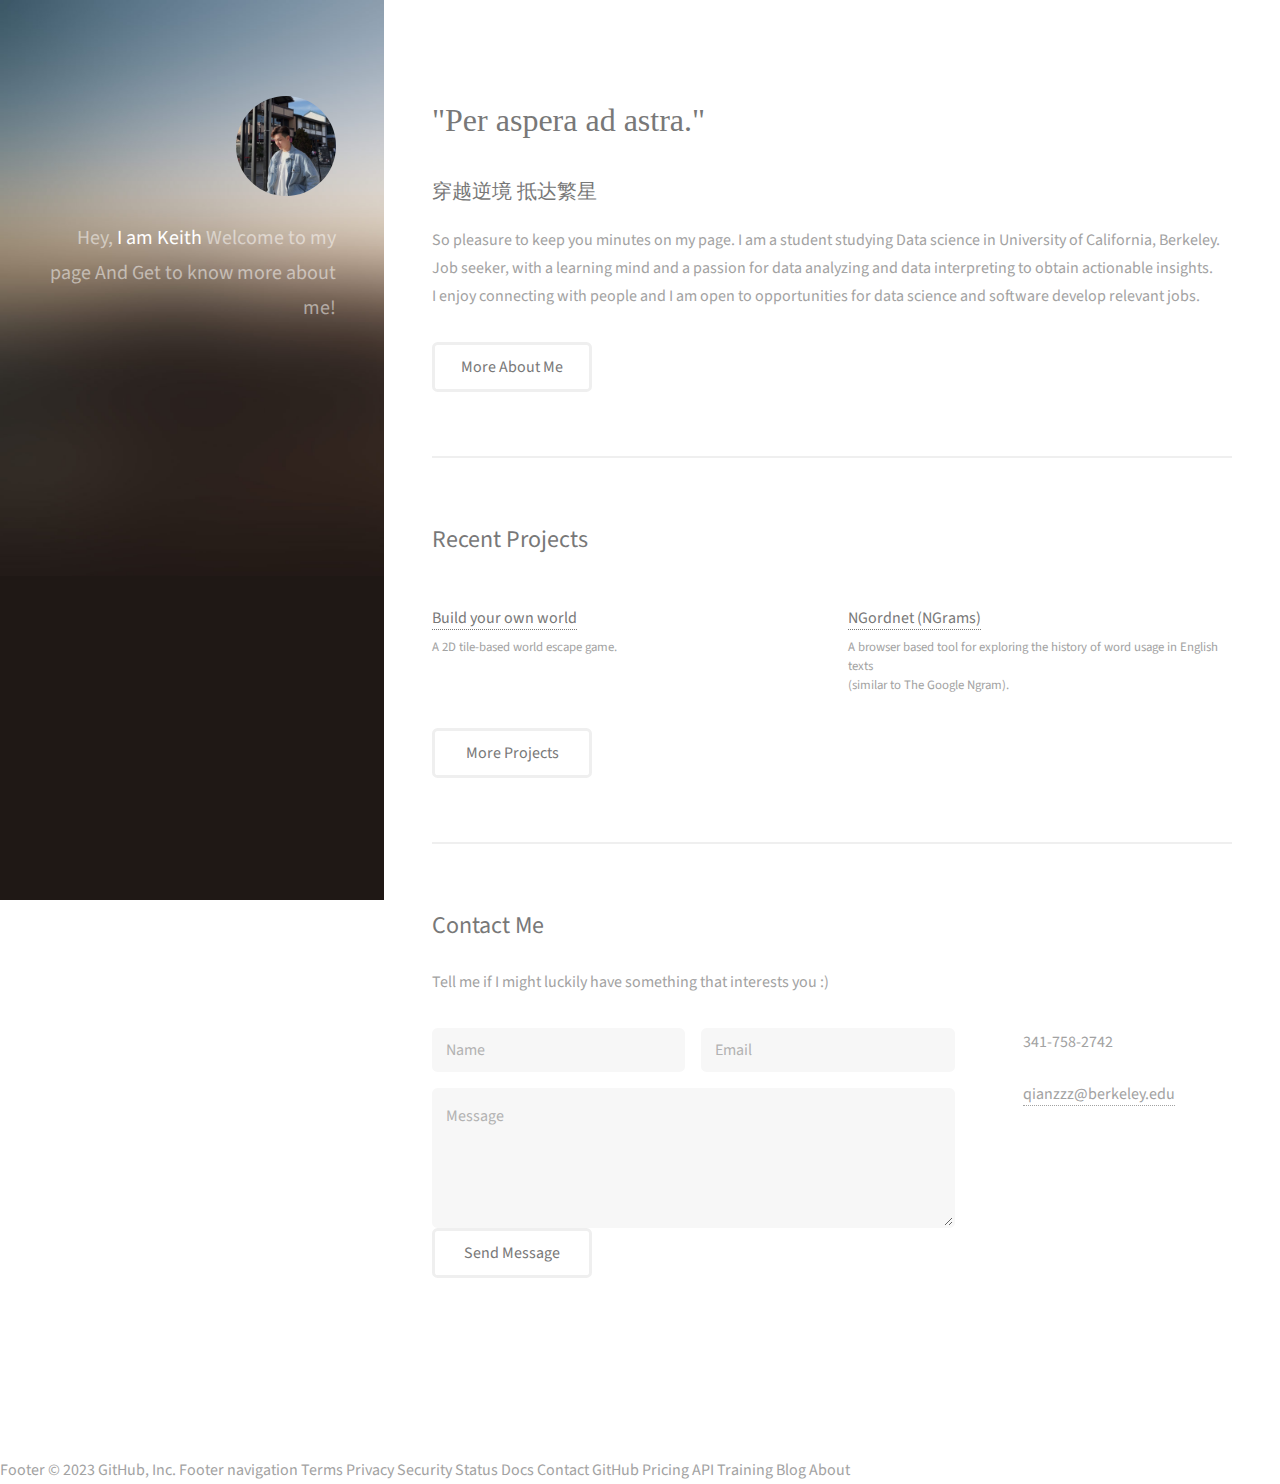
==== commit c58c8e15: "Update index.html" ====
--- a/index.html
+++ b/index.html
@@ -41,7 +41,7 @@
 							<h3 style="font-family: Microsoft YaHei">穿越逆境 抵达繁星</h2>
 
 						</header>
-						<p> So pleasure to keep you minutes on my page. I am a student studying Data science in University of California, Berkeley. Job seeker, with a learning mind and a passion for data analyzing and data interpreting to obtain actionable insights. <br />I enjoy connecting with people and I am open to opportunities for data science and software develop relevant jobs.</p>
+						<p> So pleasure to keep you minutes on my page. I am a student studying Data science in University of California, Berkeley. Job seeker, with a learning mind and a passion for data analyzing and data interpreting to obtain actionable insights.<br />I enjoy connecting with people and I am open to opportunities for data science and software develop relevant jobs.</p>
 						<ul class="actions">
 							<li><a href="Resume - weiqian peng .pdf" class="button">More About Me</a></li>
 						</ul>
@@ -106,7 +106,6 @@
 				<!--
 					<section id="four">
 						<h2>Elements</h2>
-
 						<section>
 							<h4>Text</h4>
 							<p>This is <b>bold</b> and this is <strong>strong</strong>. This is <i>italic</i> and this is <em>emphasized</em>.
@@ -134,16 +133,13 @@
 							<blockquote>Fringilla nisl. Donec accumsan interdum nisi, quis tincidunt felis sagittis eget tempus euismod. Vestibulum ante ipsum primis in faucibus vestibulum. Blandit adipiscing eu felis iaculis volutpat ac adipiscing accumsan faucibus. Vestibulum ante ipsum primis in faucibus lorem ipsum dolor sit amet nullam adipiscing eu felis.</blockquote>
 							<h5>Preformatted</h5>
 							<pre><code>i = 0;
-
 while (!deck.isInOrder()) {
 print 'Iteration ' + i;
 deck.shuffle();
 i++;
 }
-
 print 'It took ' + i + ' iterations to sort the deck.';</code></pre>
 						</section>
-
 						<section>
 							<h4>Lists</h4>
 							<div class="row">
@@ -218,7 +214,6 @@
 								</div>
 							</div>
 						</section>
-
 						<section>
 							<h4>Table</h4>
 							<h5>Default</h5>
@@ -266,7 +261,6 @@
 									</tfoot>
 								</table>
 							</div>
-
 							<h5>Alternate</h5>
 							<div class="table-wrapper">
 								<table class="alt">
@@ -313,7 +307,6 @@
 								</table>
 							</div>
 						</section>
-
 						<section>
 							<h4>Buttons</h4>
 							<ul class="actions">
@@ -342,7 +335,6 @@
 								<li><span class="button disabled">Default</span></li>
 							</ul>
 						</section>
-
 						<section>
 							<h4>Form</h4>
 							<form method="post" action="#">
@@ -394,7 +386,6 @@
 								</div>
 							</form>
 						</section>
-
 						<section>
 							<h4>Image</h4>
 							<h5>Fit</h5>
@@ -416,7 +407,6 @@
 							<p><span class="image left"><img src="images/avatar.jpg" alt="" /></span>Fringilla nisl. Donec accumsan interdum nisi, quis tincidunt felis sagittis eget. tempus euismod. Vestibulum ante ipsum primis in faucibus vestibulum. Blandit adipiscing eu felis iaculis volutpat ac adipiscing accumsan eu faucibus. Integer ac pellentesque praesent tincidunt felis sagittis eget. tempus euismod. Vestibulum ante ipsum primis in faucibus vestibulum. Blandit adipiscing eu felis iaculis volutpat ac adipiscing accumsan eu faucibus. Integer ac pellentesque praesent. Donec accumsan interdum nisi, quis tincidunt felis sagittis eget. tempus euismod. Vestibulum ante ipsum primis in faucibus vestibulum. Blandit adipiscing eu felis iaculis volutpat ac adipiscing accumsan eu faucibus. Integer ac pellentesque praesent tincidunt felis sagittis eget. tempus euismod. Vestibulum ante ipsum primis in faucibus vestibulum. Blandit adipiscing eu felis iaculis volutpat ac adipiscing accumsan eu faucibus. Integer ac pellentesque praesent.</p>
 							<p><span class="image right"><img src="images/avatar.jpg" alt="" /></span>Fringilla nisl. Donec accumsan interdum nisi, quis tincidunt felis sagittis eget. tempus euismod. Vestibulum ante ipsum primis in faucibus vestibulum. Blandit adipiscing eu felis iaculis volutpat ac adipiscing accumsan eu faucibus. Integer ac pellentesque praesent tincidunt felis sagittis eget. tempus euismod. Vestibulum ante ipsum primis in faucibus vestibulum. Blandit adipiscing eu felis iaculis volutpat ac adipiscing accumsan eu faucibus. Integer ac pellentesque praesent. Donec accumsan interdum nisi, quis tincidunt felis sagittis eget. tempus euismod. Vestibulum ante ipsum primis in faucibus vestibulum. Blandit adipiscing eu felis iaculis volutpat ac adipiscing accumsan eu faucibus. Integer ac pellentesque praesent tincidunt felis sagittis eget. tempus euismod. Vestibulum ante ipsum primis in faucibus vestibulum. Blandit adipiscing eu felis iaculis volutpat ac adipiscing accumsan eu faucibus. Integer ac pellentesque praesent.</p>
 						</section>
-
 					</section>
 				-->
 
@@ -447,3 +437,17 @@
 
 	</body>
 </html>
+Footer
+© 2023 GitHub, Inc.
+Footer navigation
+Terms
+Privacy
+Security
+Status
+Docs
+Contact GitHub
+Pricing
+API
+Training
+Blog
+About
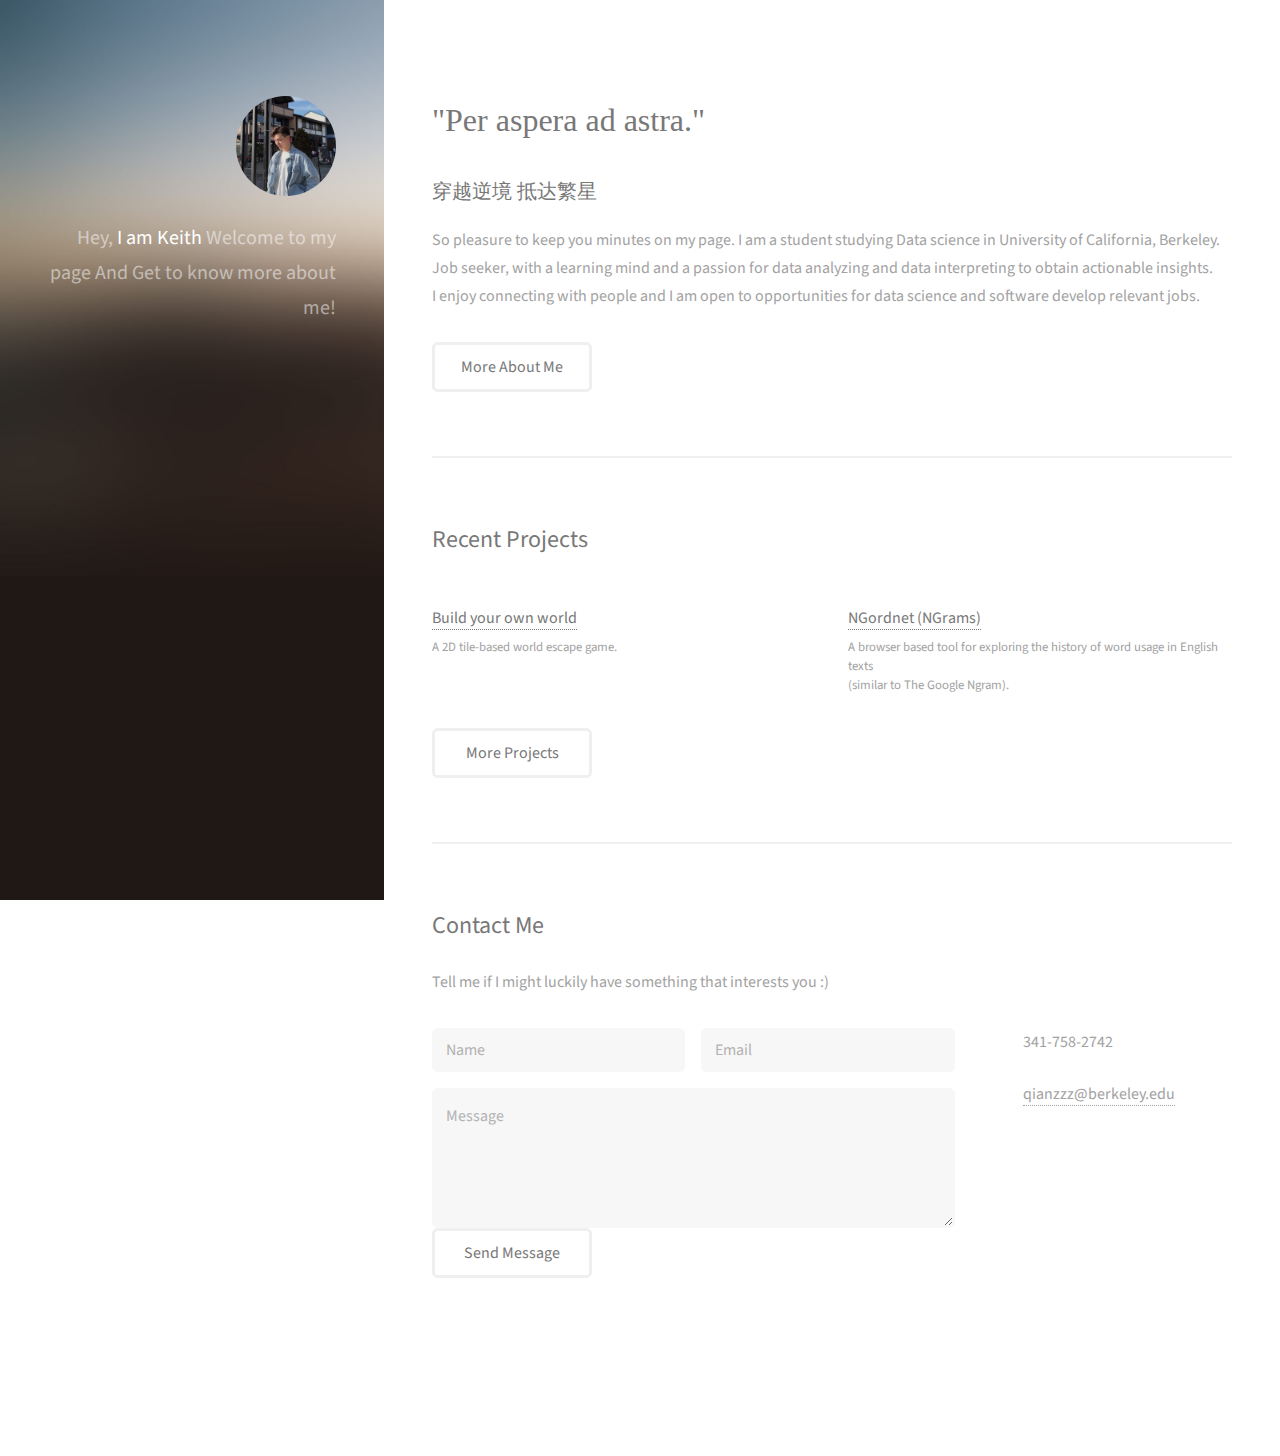
==== commit 690adb75: "Update index.html" ====
--- a/index.html
+++ b/index.html
@@ -12,7 +12,7 @@
   gtag('config', 'G-NFHZEYZ5G4');
 </script>
 		
-		<title>WeiqianPeng's Page</title>
+		<title>Weiqian Peng's Page</title>
 		<link rel="icon" href="P4.ico" type="P4.ico"/>
 		<meta charset="utf-8" />
 		<meta name="viewport" content="width=device-width, initial-scale=1, user-scalable=no" />
@@ -416,7 +416,7 @@
 			<footer id="footer">
 				<div class="inner">
 					<ul class="icons">
-						<li><a href="https://www.linkedin.com/in/weiqian-peng-46b249246/" class="icon brands fa-linkedin"><span class="label">linkedin</span></a></li>
+						<li><a href="https://www.linkedin.com/in/weiqian-keith-peng-46b249246/" class="icon brands fa-linkedin"><span class="label">linkedin</span></a></li>
 						<li><a href="https://github.com/Qianzzzzz" class="icon brands fa-github"><span class="label">Github</span></a></li>
 						<li><a href="Resume - weiqian peng .pdf" class="icon fas fa-file-alt"><span class="label">Resume</span></a></li>
 						<li><a href="mailto:qianzzz@berkeley.edu" class="icon solid fa-envelope"><span class="label">E-Mail</span></a></p></span></a></li>
@@ -437,17 +437,3 @@
 
 	</body>
 </html>
-Footer
-© 2023 GitHub, Inc.
-Footer navigation
-Terms
-Privacy
-Security
-Status
-Docs
-Contact GitHub
-Pricing
-API
-Training
-Blog
-About
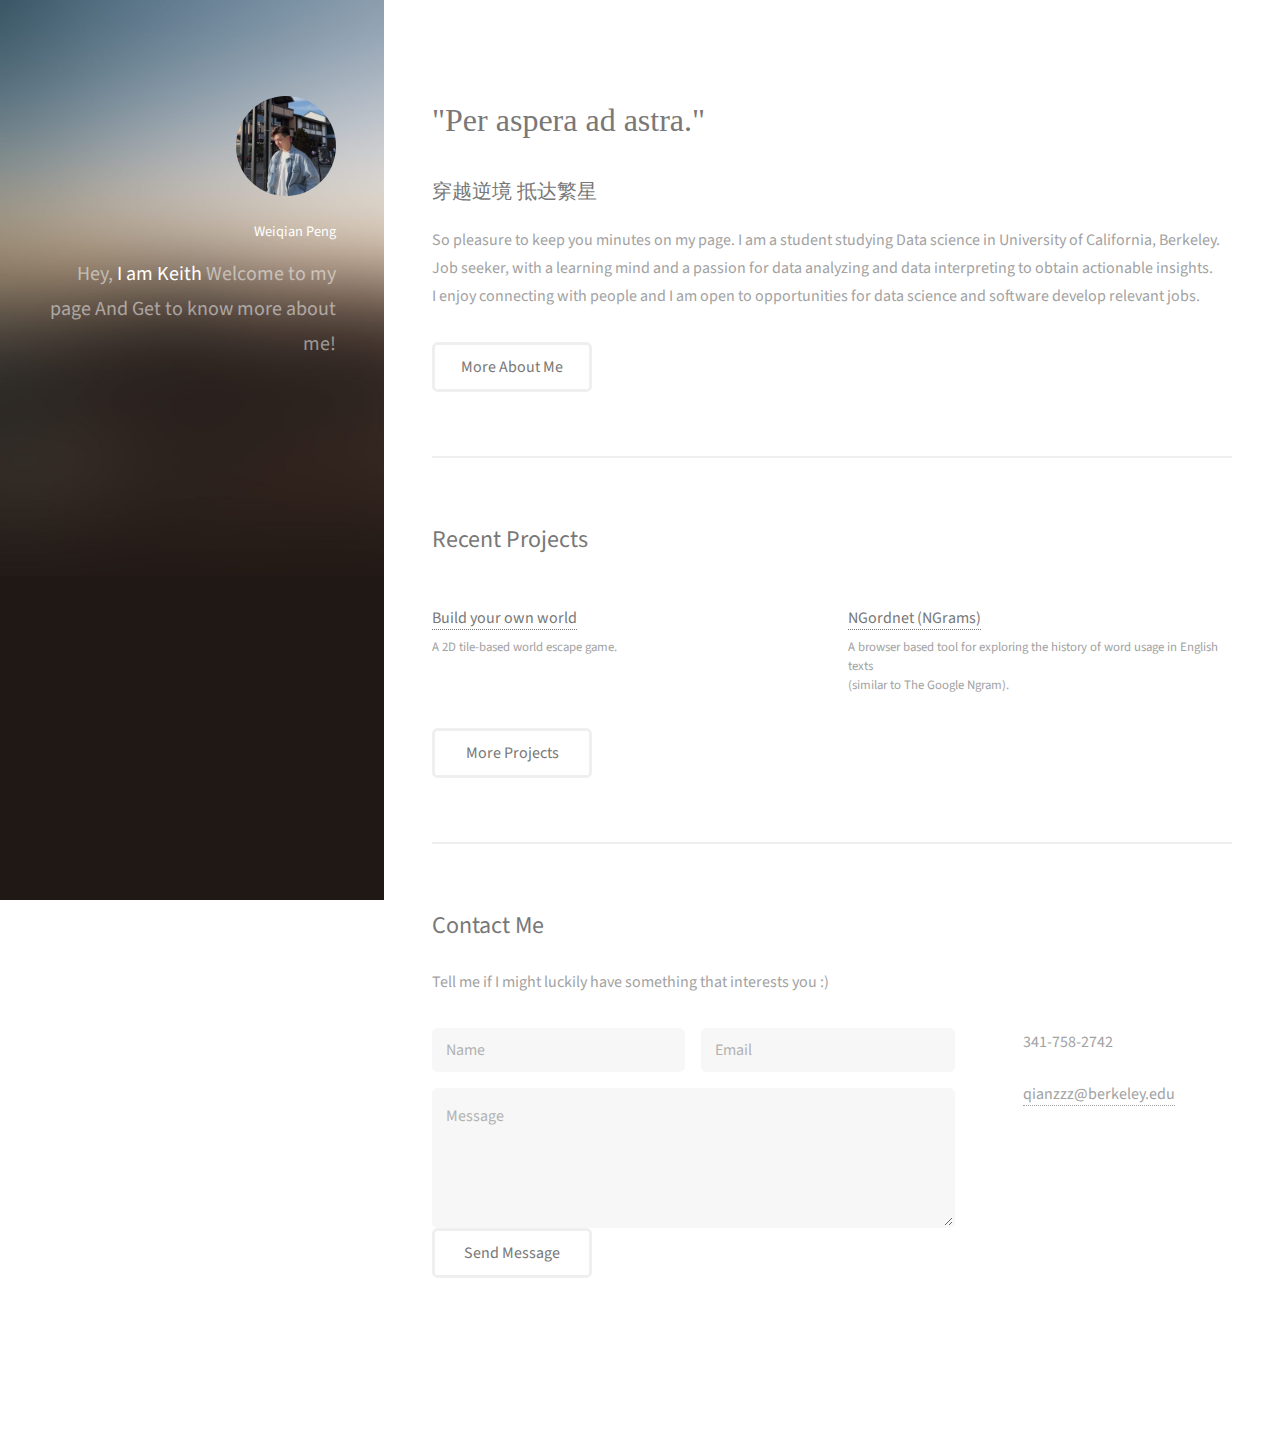
==== commit c09e8af5: "Update index.html" ====
--- a/index.html
+++ b/index.html
@@ -12,7 +12,7 @@
   gtag('config', 'G-NFHZEYZ5G4');
 </script>
 		
-		<title>Weiqian Peng's Page</title>
+		<title>Weiqian Peng</title>
 		<link rel="icon" href="P4.ico" type="P4.ico"/>
 		<meta charset="utf-8" />
 		<meta name="viewport" content="width=device-width, initial-scale=1, user-scalable=no" />
@@ -23,8 +23,9 @@
 		<!-- Header -->
 			<header id="header">
 				<div class="inner">
-					<a href="#" class="image avatar"><img src="Picture2.jpg" alt="" /></a>
-					<h1>Hey, <strong>I am Keith</strong><br />
+					<a href="#" class="image avatar"><img src="Picture2.jpg" alt="profile photo" /></a>
+					<h5>Weiqian Peng<br />
+<h1>Hey, <strong>I am Keith</strong><br />
 					Welcome to my page<br />
 					And <br />Get to know more about me</a>!</h1>
 
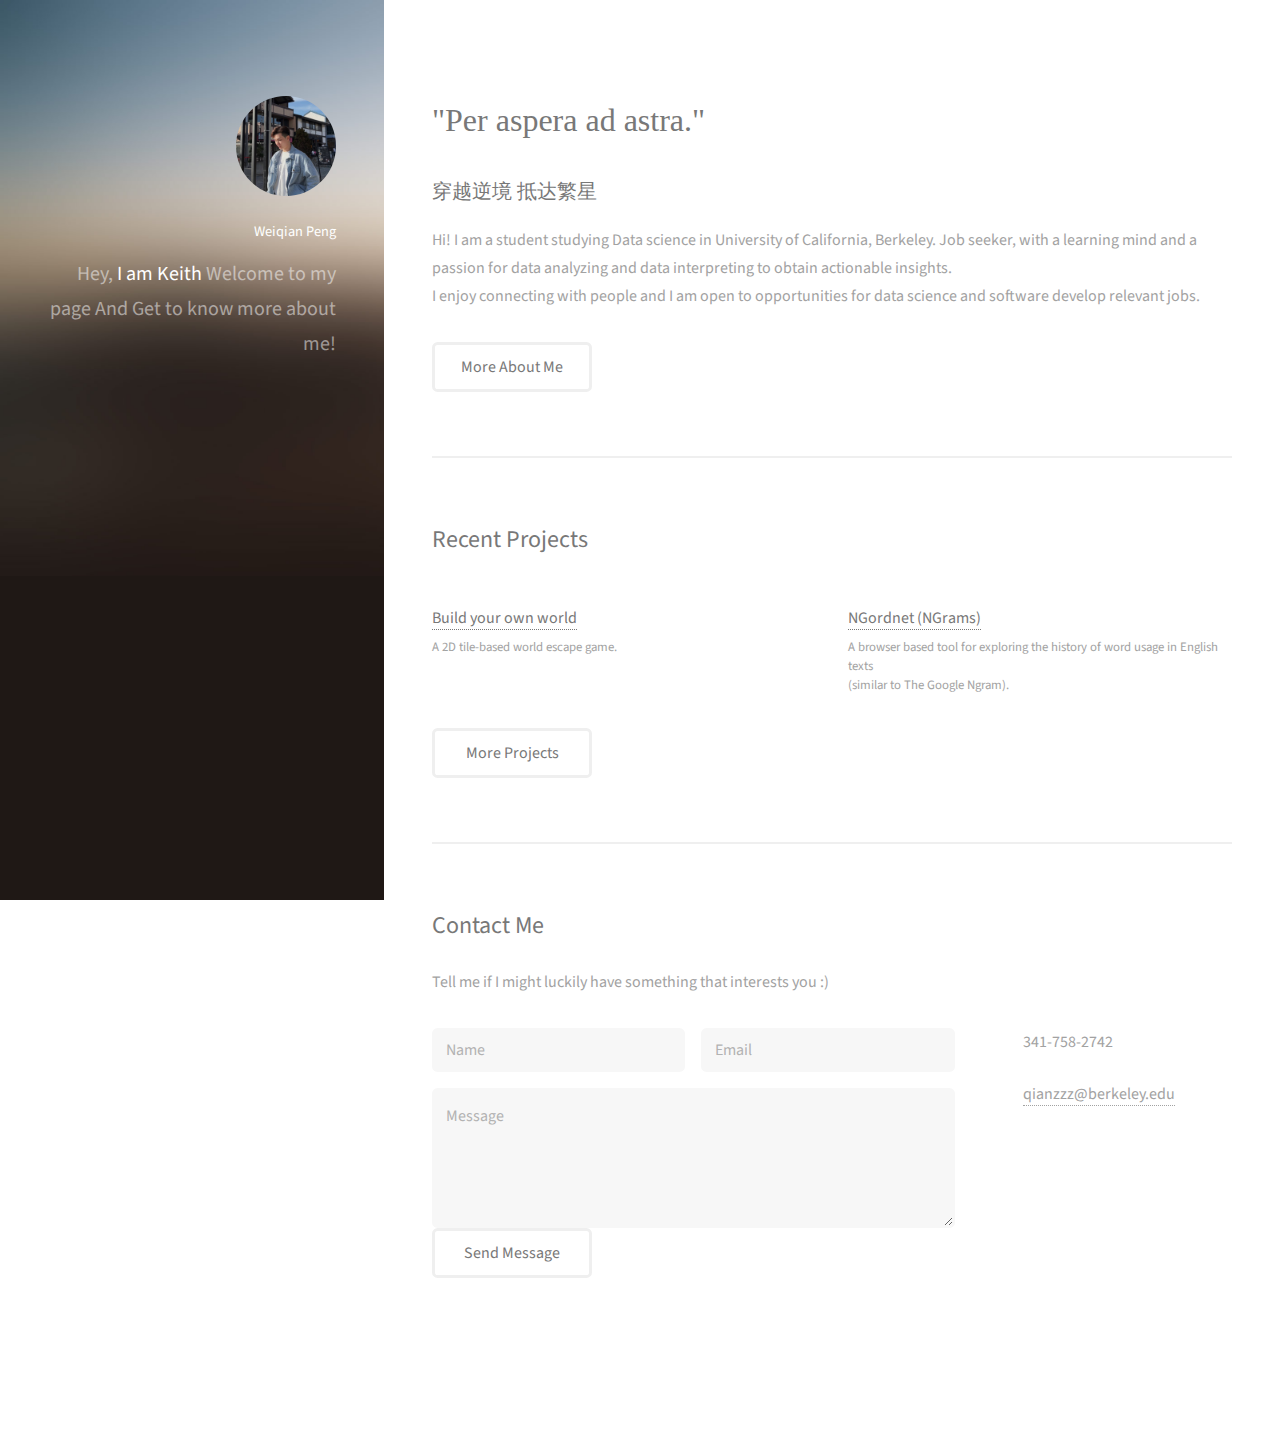
==== commit 8e490048: "Update index.html" ====
--- a/index.html
+++ b/index.html
@@ -12,7 +12,7 @@
   gtag('config', 'G-NFHZEYZ5G4');
 </script>
 		
-		<title>Weiqian Peng</title>
+		<title>Weiqian Peng｜彭炜谦</title>
 		<link rel="icon" href="P4.ico" type="P4.ico"/>
 		<meta charset="utf-8" />
 		<meta name="viewport" content="width=device-width, initial-scale=1, user-scalable=no" />
@@ -42,7 +42,7 @@
 							<h3 style="font-family: Microsoft YaHei">穿越逆境 抵达繁星</h2>
 
 						</header>
-						<p> So pleasure to keep you minutes on my page. I am a student studying Data science in University of California, Berkeley. Job seeker, with a learning mind and a passion for data analyzing and data interpreting to obtain actionable insights.<br />I enjoy connecting with people and I am open to opportunities for data science and software develop relevant jobs.</p>
+						<p> Hi! I am a student studying Data science in University of California, Berkeley. Job seeker, with a learning mind and a passion for data analyzing and data interpreting to obtain actionable insights.<br />I enjoy connecting with people and I am open to opportunities for data science and software develop relevant jobs.</p>
 						<ul class="actions">
 							<li><a href="Resume - weiqian peng .pdf" class="button">More About Me</a></li>
 						</ul>
@@ -417,7 +417,7 @@
 			<footer id="footer">
 				<div class="inner">
 					<ul class="icons">
-						<li><a href="https://www.linkedin.com/in/weiqian-keith-peng-46b249246/" class="icon brands fa-linkedin"><span class="label">linkedin</span></a></li>
+						<li><a href="https://www.linkedin.com/in/weiqian-peng-46b249246/" class="icon brands fa-linkedin"><span class="label">linkedin</span></a></li>
 						<li><a href="https://github.com/Qianzzzzz" class="icon brands fa-github"><span class="label">Github</span></a></li>
 						<li><a href="Resume - weiqian peng .pdf" class="icon fas fa-file-alt"><span class="label">Resume</span></a></li>
 						<li><a href="mailto:qianzzz@berkeley.edu" class="icon solid fa-envelope"><span class="label">E-Mail</span></a></p></span></a></li>
